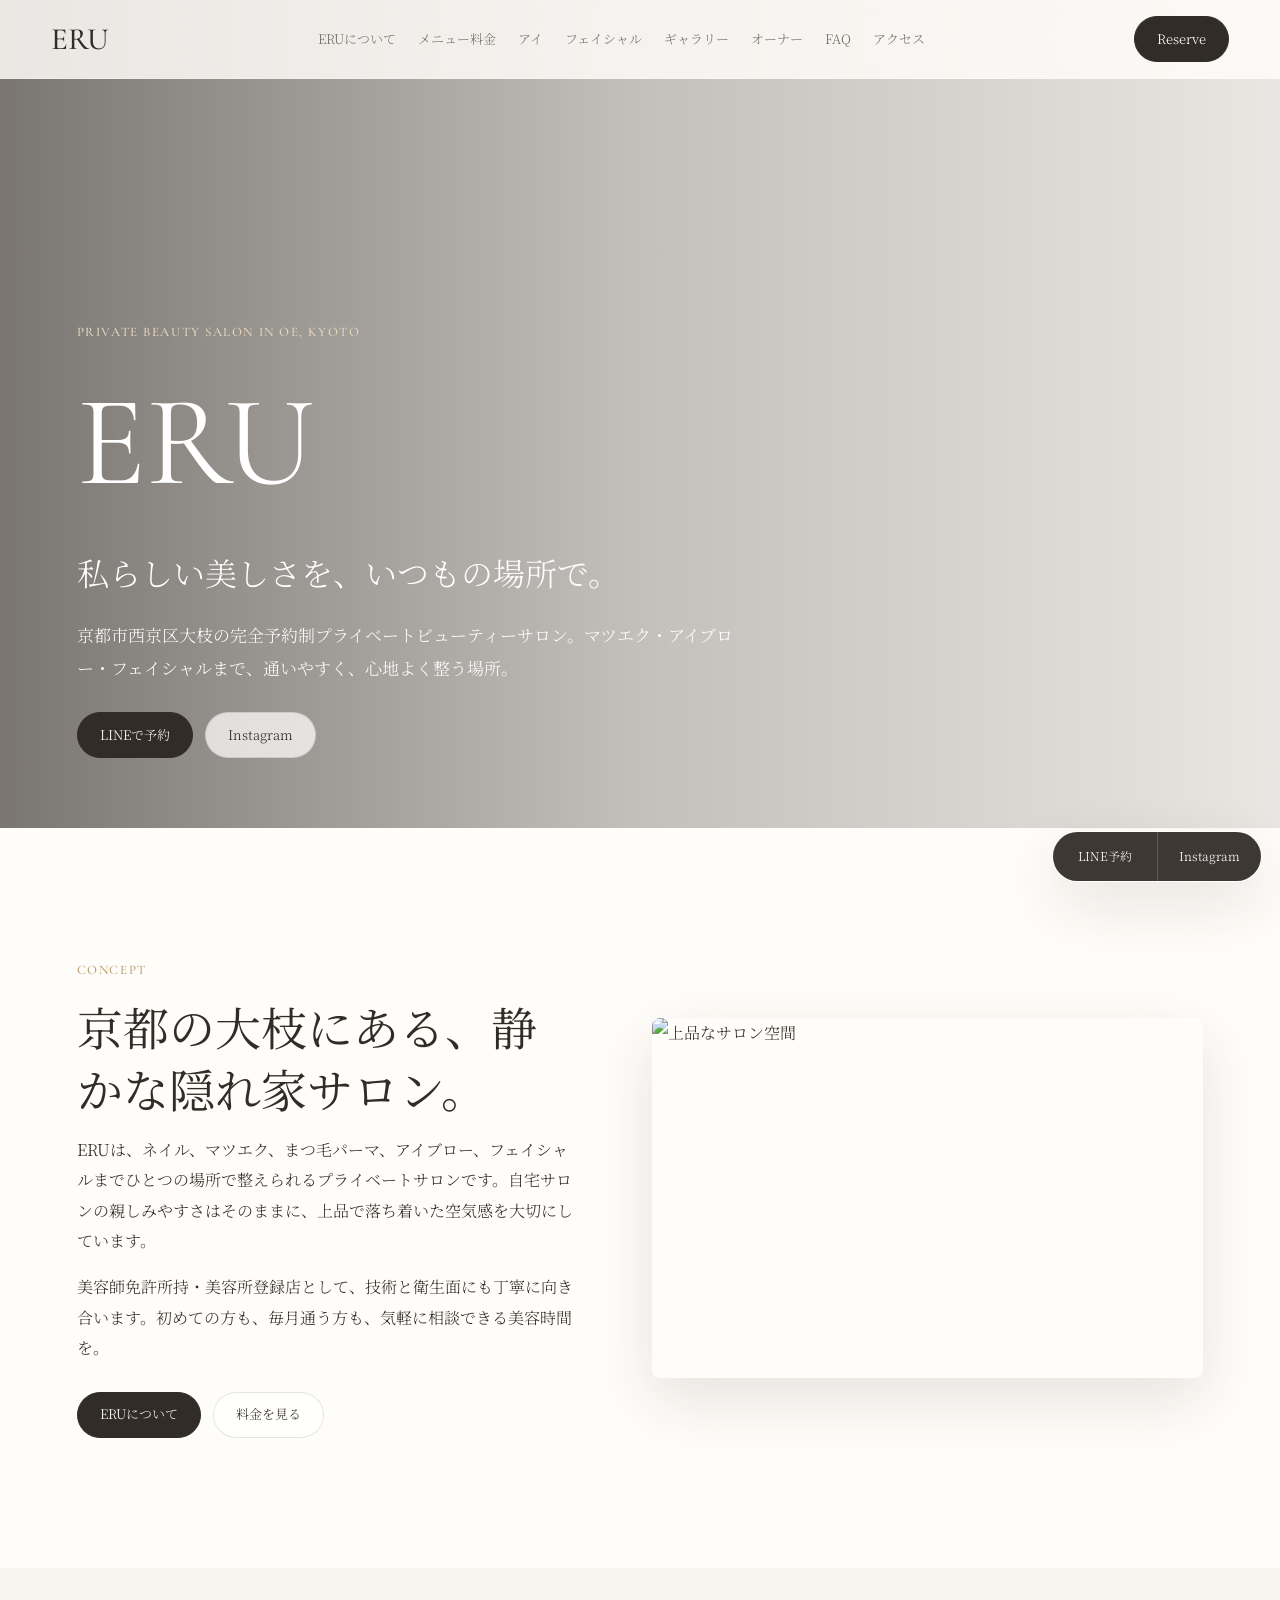
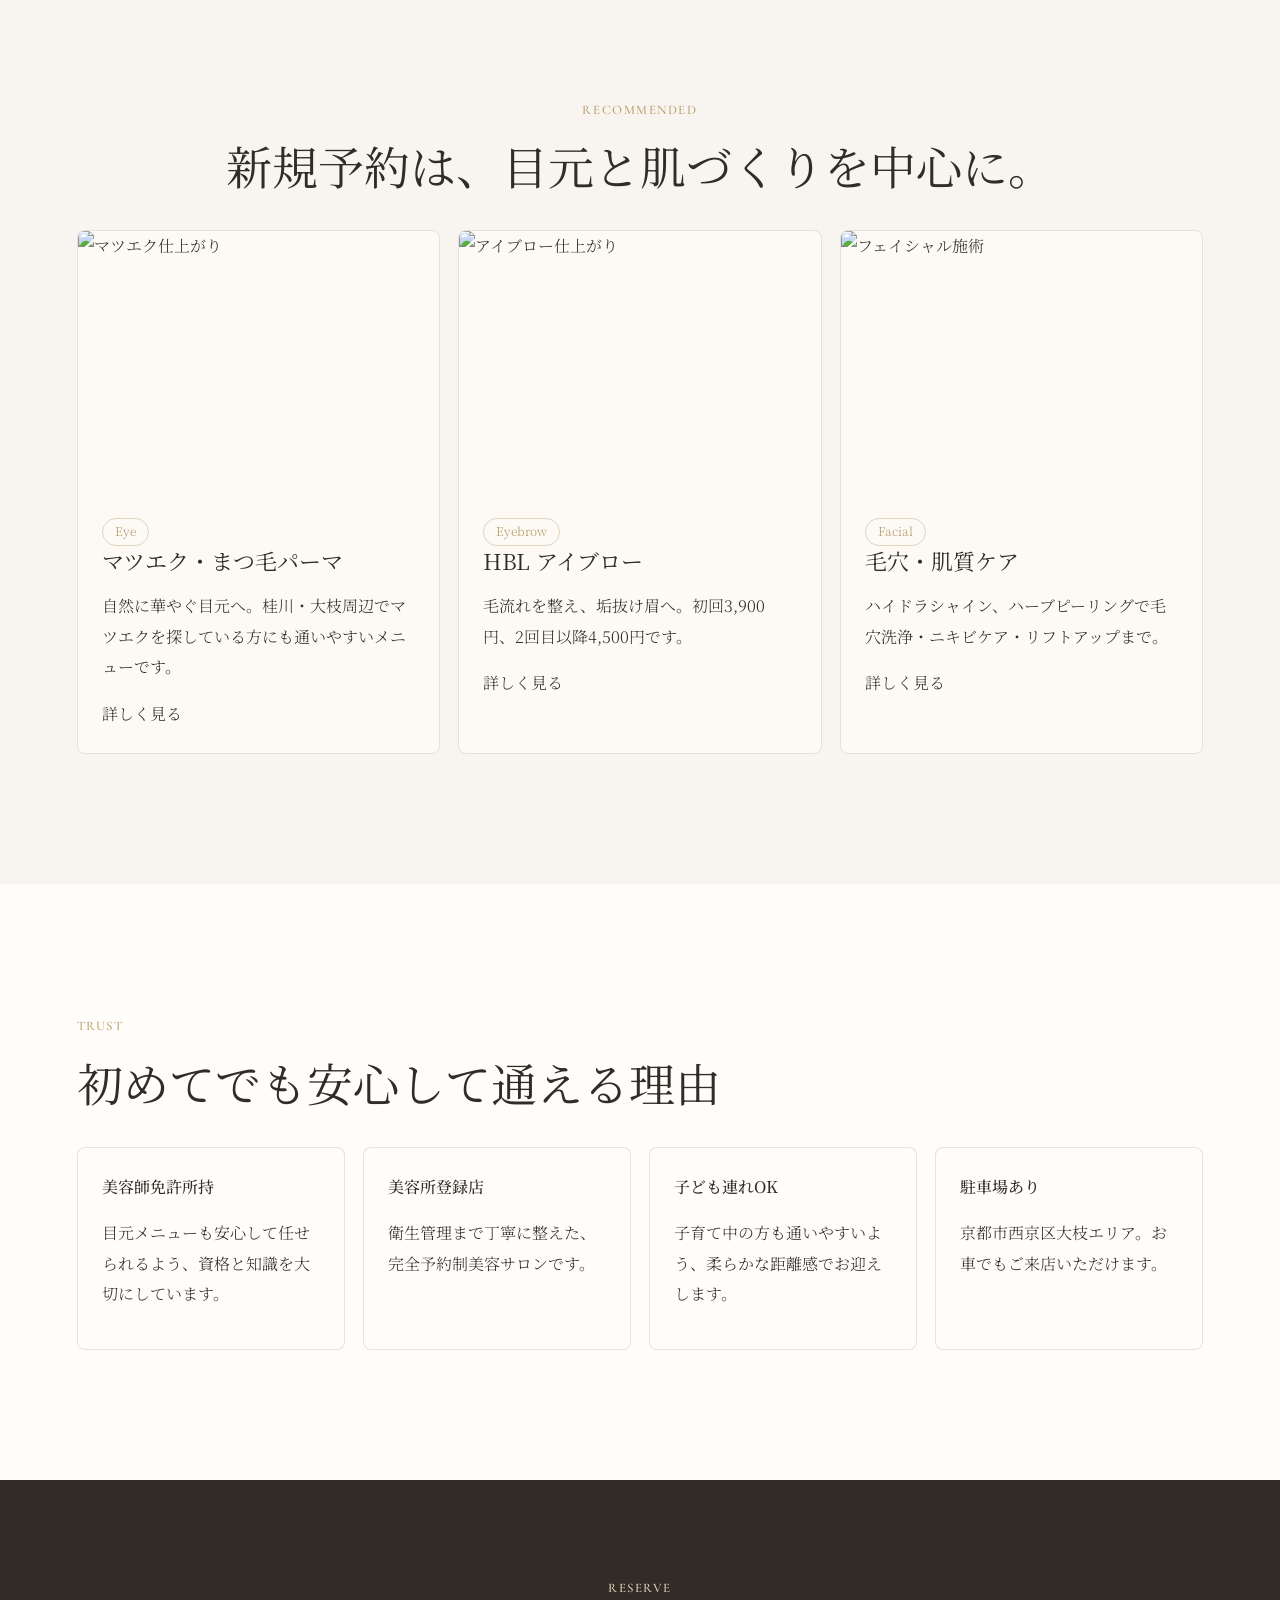
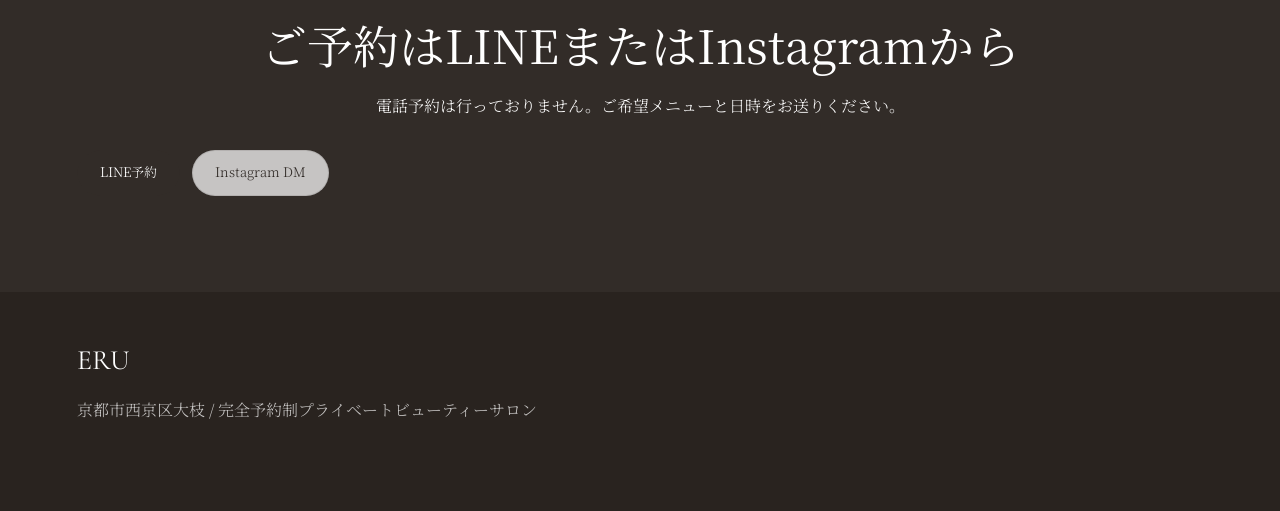
==== index.html @ 4b337d53 "Build ERU salon website" ====
<!doctype html>
<html lang="ja">
  <head>
    <meta charset="utf-8" />
    <meta name="viewport" content="width=device-width, initial-scale=1" />
    <title>京都市西京区大枝のプライベートビューティーサロン ERU｜マツエク・アイブロー・フェイシャル</title>
    <meta name="description" content="京都市西京区大枝の完全予約制プライベートビューティーサロンERU。マツエク、まつ毛パーマ、アイブロー、フェイシャルまで通いやすい価格でご提供。美容師免許所持・美容所登録店。駐車場あり、子ども連れOK。" />
    <meta property="og:title" content="ERU｜京都市西京区大枝のプライベートビューティーサロン" />
    <meta property="og:description" content="私らしい美しさを、いつもの場所で。マツエク・アイブロー・フェイシャルの新規予約受付中。" />
    <meta property="og:type" content="website" />
    <link rel="preconnect" href="https://fonts.googleapis.com" />
    <link rel="preconnect" href="https://fonts.gstatic.com" crossorigin />
    <link href="https://fonts.googleapis.com/css2?family=Cormorant+Garamond:wght@400;500;600&family=Noto+Serif+JP:wght@300;400;500;600&display=swap" rel="stylesheet" />
    <link rel="stylesheet" href="styles.css" />
  </head>
  <body>
    <header class="site-header">
      <a class="brand" href="index.html">ERU</a>
      <button class="menu-toggle" aria-label="メニューを開閉" aria-expanded="false"><span></span><span></span><span></span></button>
      <nav class="nav" aria-label="メインナビゲーション">
        <a href="about.html">ERUについて</a><a href="menu.html">メニュー料金</a><a href="eye.html">アイ</a><a href="facial.html">フェイシャル</a><a href="gallery.html">ギャラリー</a><a href="owner.html">オーナー</a><a href="faq.html">FAQ</a><a href="access.html">アクセス</a>
      </nav>
      <a class="reserve-link" href="reserve.html">Reserve</a>
    </header>
    <main>
      <section class="hero">
        <div class="hero-media home"></div>
        <div class="hero-content">
          <p class="eyebrow">Private Beauty Salon in Oe, Kyoto</p>
          <h1>ERU</h1>
          <p class="hero-copy">私らしい美しさを、いつもの場所で。</p>
          <p class="hero-text">京都市西京区大枝の完全予約制プライベートビューティーサロン。マツエク・アイブロー・フェイシャルまで、通いやすく、心地よく整う場所。</p>
          <div class="hero-actions"><a class="button primary" href="https://lin.ee/IRVLOEX" target="_blank" rel="noreferrer">LINEで予約</a><a class="button secondary" href="https://www.instagram.com/eye.nail.beauty.elu?igsh=dmViY294dzFra2ww&utm_source=qr" target="_blank" rel="noreferrer">Instagram</a></div>
        </div>
      </section>
      <section class="section">
        <div class="two-col">
          <div>
            <p class="eyebrow">Concept</p>
            <h2>京都の大枝にある、静かな隠れ家サロン。</h2>
            <p>ERUは、ネイル、マツエク、まつ毛パーマ、アイブロー、フェイシャルまでひとつの場所で整えられるプライベートサロンです。自宅サロンの親しみやすさはそのままに、上品で落ち着いた空気感を大切にしています。</p>
            <p>美容師免許所持・美容所登録店として、技術と衛生面にも丁寧に向き合います。初めての方も、毎月通う方も、気軽に相談できる美容時間を。</p>
            <div class="action-row"><a class="button primary" href="about.html">ERUについて</a><a class="button secondary" href="menu.html">料金を見る</a></div>
          </div>
          <div class="image-frame"><img src="https://images.unsplash.com/photo-1521590832167-7bcbfaa6381f?auto=format&fit=crop&w=1000&q=82" alt="上品なサロン空間" /></div>
        </div>
      </section>
      <section class="section alt">
        <div class="section-heading center"><p class="eyebrow">Recommended</p><h2>新規予約は、目元と肌づくりを中心に。</h2></div>
        <div class="menu-grid">
          <article class="menu-card"><img src="https://images.unsplash.com/photo-1516975080664-ed2fc6a32937?auto=format&fit=crop&w=900&q=82" alt="マツエク仕上がり" /><div><span class="tag">Eye</span><h3>マツエク・まつ毛パーマ</h3><p>自然に華やぐ目元へ。桂川・大枝周辺でマツエクを探している方にも通いやすいメニューです。</p><a href="eye.html">詳しく見る</a></div></article>
          <article class="menu-card"><img src="https://images.unsplash.com/photo-1596704017254-9b121068fb31?auto=format&fit=crop&w=900&q=82" alt="アイブロー仕上がり" /><div><span class="tag">Eyebrow</span><h3>HBL アイブロー</h3><p>毛流れを整え、垢抜け眉へ。初回3,900円、2回目以降4,500円です。</p><a href="eyebrow.html">詳しく見る</a></div></article>
          <article class="menu-card"><img src="https://images.unsplash.com/photo-1570172619644-dfd03ed5d881?auto=format&fit=crop&w=900&q=82" alt="フェイシャル施術" /><div><span class="tag">Facial</span><h3>毛穴・肌質ケア</h3><p>ハイドラシャイン、ハーブピーリングで毛穴洗浄・ニキビケア・リフトアップまで。</p><a href="facial.html">詳しく見る</a></div></article>
        </div>
      </section>
      <section class="section">
        <div class="section-heading"><p class="eyebrow">Trust</p><h2>初めてでも安心して通える理由</h2></div>
        <div class="card-grid">
          <div class="card"><strong>美容師免許所持</strong><p>目元メニューも安心して任せられるよう、資格と知識を大切にしています。</p></div>
          <div class="card"><strong>美容所登録店</strong><p>衛生管理まで丁寧に整えた、完全予約制美容サロンです。</p></div>
          <div class="card"><strong>子ども連れOK</strong><p>子育て中の方も通いやすいよう、柔らかな距離感でお迎えします。</p></div>
          <div class="card"><strong>駐車場あり</strong><p>京都市西京区大枝エリア。お車でもご来店いただけます。</p></div>
        </div>
      </section>
      <section class="reservation-band">
        <p class="eyebrow">Reserve</p><h2>ご予約はLINEまたはInstagramから</h2><p>電話予約は行っておりません。ご希望メニューと日時をお送りください。</p>
        <div class="hero-actions center"><a class="button primary" href="https://lin.ee/IRVLOEX" target="_blank" rel="noreferrer">LINE予約</a><a class="button secondary" href="https://www.instagram.com/eye.nail.beauty.elu?igsh=dmViY294dzFra2ww&utm_source=qr" target="_blank" rel="noreferrer">Instagram DM</a></div>
      </section>
    </main>
    <footer class="footer"><strong>ERU</strong><span>京都市西京区大枝 / 完全予約制プライベートビューティーサロン</span></footer>
    <div class="fixed-reserve"><a href="https://lin.ee/IRVLOEX" target="_blank" rel="noreferrer">LINE予約</a><a href="https://www.instagram.com/eye.nail.beauty.elu?igsh=dmViY294dzFra2ww&utm_source=qr" target="_blank" rel="noreferrer">Instagram</a></div>
    <script src="script.js"></script>
  </body>
</html>
---- styles.css ----
:root {
  --ink: #322c28;
  --muted: #756d67;
  --soft: #f8f4ef;
  --ivory: #fffdf9;
  --beige: #e7d9cb;
  --greige: #b8aea5;
  --gold: #b89d6a;
  --pink: #d7b8b2;
  --line: rgba(50, 44, 40, 0.12);
  --shadow: 0 22px 60px rgba(50, 44, 40, 0.12);
  --serif: "Cormorant Garamond", "Noto Serif JP", serif;
  --jp: "Noto Serif JP", serif;
}

* {
  box-sizing: border-box;
}

html {
  scroll-behavior: smooth;
}

body {
  margin: 0;
  background: var(--ivory);
  color: var(--ink);
  font-family: var(--jp);
  font-weight: 300;
  line-height: 1.9;
  letter-spacing: 0;
}

img {
  display: block;
  max-width: 100%;
}

a {
  color: inherit;
  text-decoration: none;
}

.site-header {
  position: fixed;
  inset: 0 0 auto;
  z-index: 50;
  display: flex;
  align-items: center;
  justify-content: space-between;
  gap: 18px;
  padding: 16px clamp(18px, 4vw, 54px);
  background: rgba(255, 253, 249, 0.84);
  border-bottom: 1px solid rgba(255, 255, 255, 0.2);
  backdrop-filter: blur(18px);
  transition: box-shadow 0.3s ease, background 0.3s ease;
}

.site-header.is-scrolled {
  background: rgba(255, 253, 249, 0.96);
  box-shadow: 0 12px 30px rgba(50, 44, 40, 0.08);
}

.brand {
  font-family: var(--serif);
  font-size: 31px;
  font-weight: 500;
  line-height: 1;
}

.nav {
  display: flex;
  align-items: center;
  gap: 22px;
  color: var(--muted);
  font-size: 13px;
}

.nav a {
  position: relative;
}

.nav a::after {
  position: absolute;
  right: 0;
  bottom: -5px;
  left: 0;
  height: 1px;
  background: var(--gold);
  content: "";
  transform: scaleX(0);
  transform-origin: right;
  transition: transform 0.28s ease;
}

.nav a:hover::after,
.nav a[aria-current="page"]::after {
  transform: scaleX(1);
  transform-origin: left;
}

.menu-toggle {
  display: none;
  width: 42px;
  height: 42px;
  border: 1px solid var(--line);
  border-radius: 50%;
  background: rgba(255, 255, 255, 0.72);
  color: var(--ink);
}

.menu-toggle span {
  display: block;
  width: 17px;
  height: 1px;
  margin: 5px auto;
  background: currentColor;
  transition: transform 0.25s ease, opacity 0.25s ease;
}

.menu-toggle.is-open span:nth-child(1) {
  transform: translateY(6px) rotate(42deg);
}

.menu-toggle.is-open span:nth-child(2) {
  opacity: 0;
}

.menu-toggle.is-open span:nth-child(3) {
  transform: translateY(-6px) rotate(-42deg);
}

.reserve-link,
.button {
  display: inline-flex;
  align-items: center;
  justify-content: center;
  min-height: 46px;
  padding: 0 22px;
  border: 1px solid var(--ink);
  border-radius: 999px;
  font-size: 13px;
  line-height: 1.3;
  transition: transform 0.25s ease, box-shadow 0.25s ease, background 0.25s ease;
}

.reserve-link,
.button.primary {
  background: var(--ink);
  color: #fff;
}

.button.secondary {
  border-color: var(--line);
  background: rgba(255, 255, 255, 0.72);
  color: var(--ink);
}

.button:hover,
.reserve-link:hover {
  transform: translateY(-2px);
  box-shadow: var(--shadow);
}

main {
  overflow: hidden;
}

.hero {
  position: relative;
  display: grid;
  min-height: 92svh;
  place-items: end start;
  padding: 120px clamp(22px, 6vw, 78px) 70px;
  color: #fff;
}

.hero-media {
  position: absolute;
  inset: 0;
  z-index: -2;
  background: center / cover no-repeat;
}

.hero-media.home {
  background-image: url("https://images.unsplash.com/photo-1522337660859-02fbefca4702?auto=format&fit=crop&w=1800&q=82");
}

.hero-media.about {
  background-image: url("https://images.unsplash.com/photo-1521590832167-7bcbfaa6381f?auto=format&fit=crop&w=1800&q=82");
}

.hero-media.menu {
  background-image: url("https://images.unsplash.com/photo-1487412947147-5cebf100ffc2?auto=format&fit=crop&w=1800&q=82");
}

.hero-media::after {
  position: absolute;
  inset: 0;
  z-index: -1;
  background: linear-gradient(90deg, rgba(40, 34, 30, 0.62), rgba(40, 34, 30, 0.28), rgba(40, 34, 30, 0.1));
  content: "";
}

.hero-content {
  width: min(680px, 100%);
}

.eyebrow {
  margin: 0 0 12px;
  color: var(--gold);
  font-family: var(--serif);
  font-size: 13px;
  font-weight: 500;
  letter-spacing: 0.12em;
  text-transform: uppercase;
}

.hero .eyebrow {
  color: #ead9bd;
}

h1,
h2,
h3 {
  margin: 0;
  font-weight: 400;
  line-height: 1.35;
}

h1 {
  font-family: var(--serif);
  font-size: clamp(56px, 16vw, 128px);
  letter-spacing: 0;
}

.page-title {
  font-size: clamp(38px, 10vw, 78px);
}

h2 {
  font-size: clamp(27px, 6vw, 46px);
}

h3 {
  font-size: 22px;
}

.hero-copy {
  margin: 12px 0 14px;
  font-size: clamp(21px, 4vw, 32px);
}

.hero-text,
.lead {
  color: inherit;
  font-size: clamp(15px, 2.6vw, 17px);
}

.hero-actions,
.action-row {
  display: flex;
  flex-wrap: wrap;
  gap: 12px;
  margin-top: 28px;
}

.section {
  padding: clamp(72px, 11vw, 130px) clamp(22px, 6vw, 78px);
}

.section.alt,
.section-band {
  background: var(--soft);
}

.narrow {
  width: min(900px, 100%);
  margin: 0 auto;
}

.section-heading {
  width: min(920px, 100%);
  margin-bottom: 34px;
}

.center {
  margin-right: auto;
  margin-left: auto;
  text-align: center;
}

.two-col {
  display: grid;
  grid-template-columns: minmax(0, 0.95fr) minmax(0, 1.05fr);
  gap: clamp(28px, 6vw, 76px);
  align-items: center;
}

.image-frame {
  overflow: hidden;
  border-radius: 8px;
  box-shadow: var(--shadow);
}

.image-frame img {
  width: 100%;
  height: 100%;
  min-height: 360px;
  object-fit: cover;
}

.card-grid,
.menu-grid,
.product-grid,
.blog-grid,
.gallery-grid {
  display: grid;
  gap: 18px;
}

.card-grid {
  grid-template-columns: repeat(4, minmax(0, 1fr));
}

.menu-grid,
.blog-grid {
  grid-template-columns: repeat(3, minmax(0, 1fr));
}

.product-grid {
  grid-template-columns: repeat(5, minmax(0, 1fr));
}

.gallery-grid {
  grid-template-columns: repeat(4, minmax(0, 1fr));
}

.card,
.menu-card,
.product-card,
.blog-card,
.note-card,
.faq-item {
  border: 1px solid var(--line);
  border-radius: 8px;
  background: rgba(255, 253, 249, 0.74);
}

.card,
.product-card,
.note-card,
.faq-item {
  padding: 24px;
}

.qr-image {
  width: min(100%, 360px);
  margin: 18px auto 0;
  border: 1px solid var(--line);
  border-radius: 8px;
  background: #fff;
  box-shadow: 0 16px 42px rgba(50, 44, 40, 0.1);
}

.card strong,
.product-card strong {
  display: block;
  margin-bottom: 8px;
  font-weight: 500;
}

.menu-card,
.blog-card {
  overflow: hidden;
}

.menu-card img,
.blog-card img,
.gallery-grid img {
  width: 100%;
  height: 260px;
  object-fit: cover;
}

.menu-card div,
.blog-card div {
  padding: 24px;
}

.tag {
  display: inline-flex;
  align-items: center;
  min-height: 28px;
  padding: 0 12px;
  border: 1px solid rgba(184, 157, 106, 0.42);
  border-radius: 999px;
  color: var(--gold);
  font-size: 12px;
}

.price-table {
  width: 100%;
  overflow: auto;
  border: 1px solid var(--line);
  border-radius: 8px;
  background: #fff;
}

table {
  width: 100%;
  min-width: 680px;
  border-collapse: collapse;
}

caption {
  padding: 18px;
  text-align: left;
  font-weight: 500;
}

th,
td {
  padding: 16px;
  border-top: 1px solid var(--line);
  text-align: left;
  vertical-align: top;
}

th {
  color: var(--gold);
  font-weight: 500;
}

.notice {
  padding: 20px;
  border: 1px solid rgba(184, 157, 106, 0.38);
  border-radius: 8px;
  background: #fff9f3;
}

.flow {
  display: grid;
  gap: 14px;
  counter-reset: step;
}

.flow li {
  list-style: none;
  position: relative;
  padding: 18px 18px 18px 58px;
  border: 1px solid var(--line);
  border-radius: 8px;
  background: #fff;
}

.flow li::before {
  position: absolute;
  top: 18px;
  left: 18px;
  color: var(--gold);
  font-family: var(--serif);
  font-size: 22px;
  content: counter(step, decimal-leading-zero);
  counter-increment: step;
}

.faq-item summary {
  cursor: pointer;
  font-weight: 500;
}

.faq-item p {
  margin-bottom: 0;
  color: var(--muted);
}

.reservation-band {
  padding: clamp(56px, 9vw, 96px) clamp(22px, 6vw, 78px);
  background: var(--ink);
  color: #fff;
  text-align: center;
}

.reservation-band .eyebrow {
  color: #ead9bd;
}

.fixed-reserve {
  position: fixed;
  right: 18px;
  bottom: 18px;
  z-index: 60;
  display: flex;
  overflow: hidden;
  border: 1px solid rgba(255, 255, 255, 0.4);
  border-radius: 999px;
  box-shadow: var(--shadow);
}

.fixed-reserve a {
  min-width: 104px;
  padding: 13px 16px;
  background: rgba(50, 44, 40, 0.94);
  color: #fff;
  font-size: 12px;
  text-align: center;
}

.fixed-reserve a + a {
  border-left: 1px solid rgba(255, 255, 255, 0.18);
}

.footer {
  padding: 42px clamp(22px, 6vw, 78px) 86px;
  background: #29231f;
  color: rgba(255, 255, 255, 0.74);
}

.footer strong {
  display: block;
  margin-bottom: 8px;
  color: #fff;
  font-family: var(--serif);
  font-size: 28px;
  font-weight: 400;
}

.reveal {
  opacity: 0;
  transform: translateY(24px);
  transition: opacity 0.7s ease, transform 0.7s ease;
}

.reveal.is-visible {
  opacity: 1;
  transform: translateY(0);
}

@media (max-width: 980px) {
  .nav {
    position: fixed;
    top: 74px;
    right: 14px;
    left: 14px;
    display: none;
    flex-direction: column;
    align-items: stretch;
    gap: 0;
    padding: 12px;
    border: 1px solid var(--line);
    border-radius: 8px;
    background: rgba(255, 253, 249, 0.98);
    box-shadow: var(--shadow);
  }

  .nav.is-open {
    display: flex;
  }

  .nav a {
    padding: 13px;
  }

  .menu-toggle {
    display: inline-block;
  }

  .reserve-link {
    display: none;
  }

  .two-col,
  .card-grid,
  .menu-grid,
  .product-grid,
  .gallery-grid,
  .blog-grid {
    grid-template-columns: 1fr;
  }

  .hero {
    min-height: 86svh;
  }

  .gallery-grid img,
  .menu-card img,
  .blog-card img {
    height: 230px;
  }
}

@media (max-width: 560px) {
  .site-header {
    padding: 14px 18px;
  }

  .brand {
    font-size: 27px;
  }

  .hero {
    padding: 108px 22px 56px;
  }

  .button {
    width: 100%;
  }

  .fixed-reserve {
    right: 12px;
    bottom: 12px;
    left: 12px;
  }

  .fixed-reserve a {
    flex: 1;
  }
}
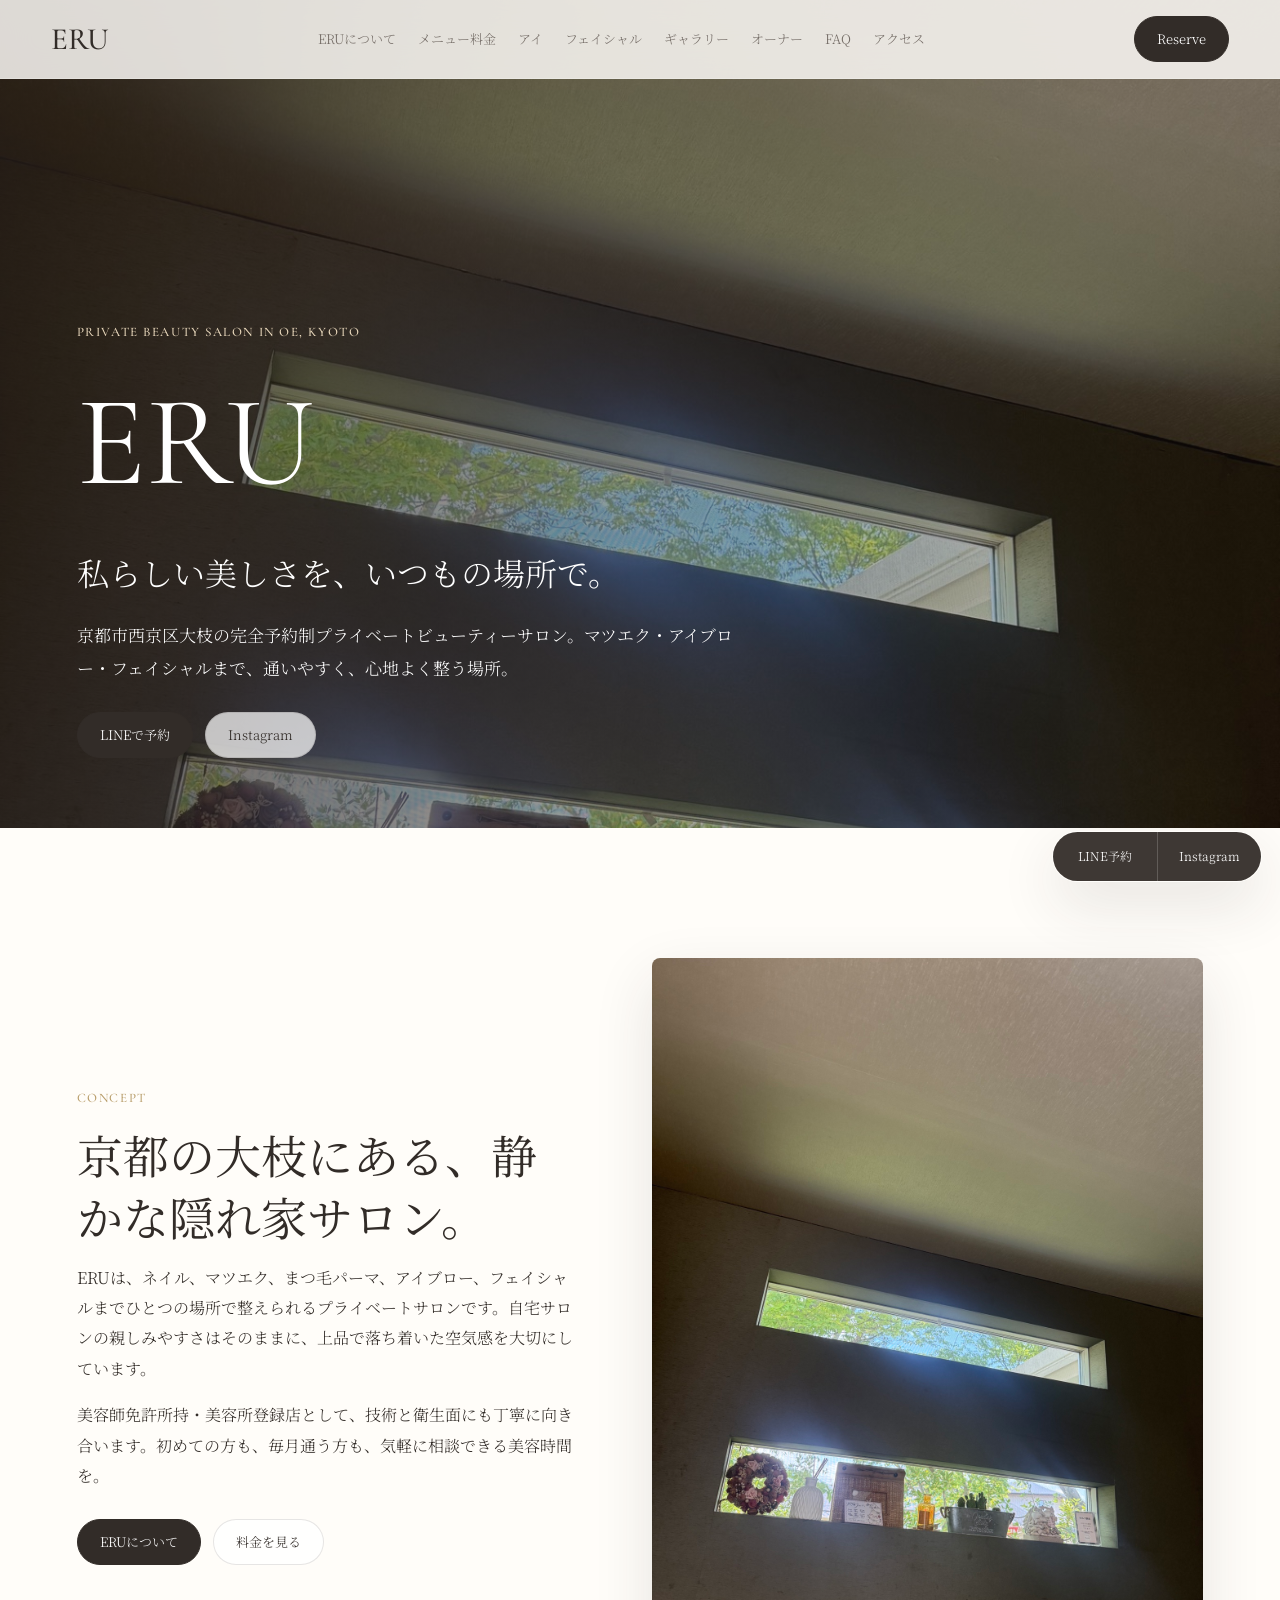
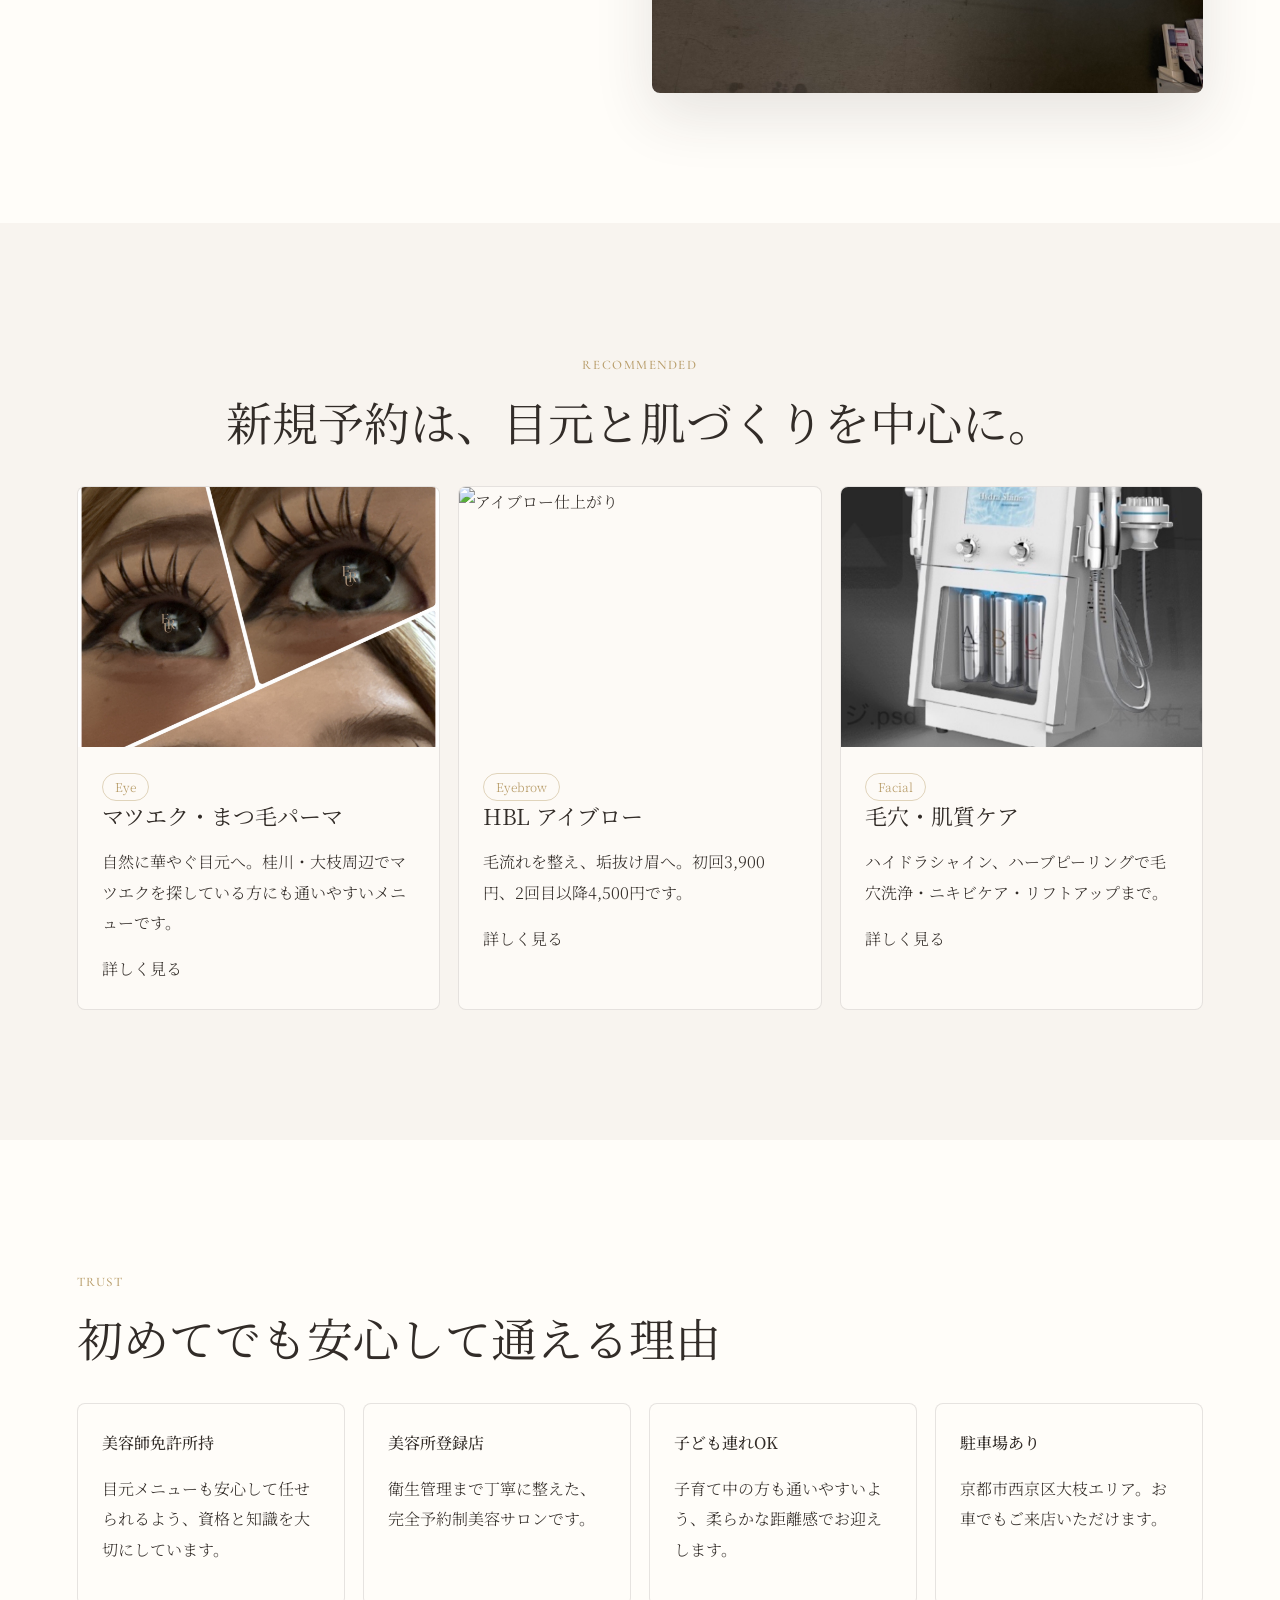
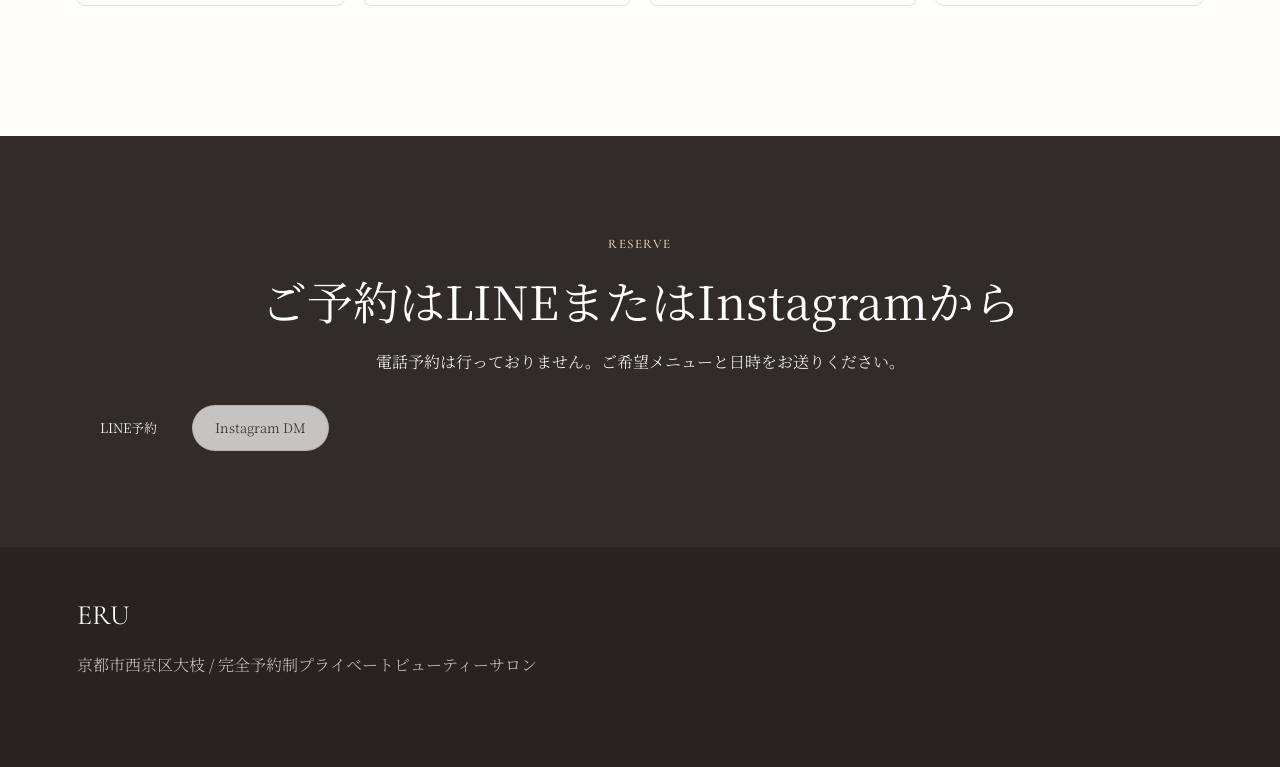
==== commit 60686aee: "Add Saori salon photos" ====
--- a/index.html
+++ b/index.html
@@ -3,6 +3,13 @@
   <head>
     <meta charset="utf-8" />
     <meta name="viewport" content="width=device-width, initial-scale=1" />
+    <meta name="theme-color" content="#f8f4ef" />
+    <meta name="apple-mobile-web-app-title" content="ERU" />
+    <meta name="application-name" content="ERU" />
+    <link rel="apple-touch-icon" sizes="180x180" href="/assets/icons/apple-touch-icon.png" />
+    <link rel="icon" type="image/svg+xml" href="/favicon.svg" />
+    <link rel="icon" type="image/png" sizes="32x32" href="/assets/icons/favicon-32.png" />
+    <link rel="manifest" href="/site.webmanifest" />
     <title>京都市西京区大枝のプライベートビューティーサロン ERU｜マツエク・アイブロー・フェイシャル</title>
     <meta name="description" content="京都市西京区大枝の完全予約制プライベートビューティーサロンERU。マツエク、まつ毛パーマ、アイブロー、フェイシャルまで通いやすい価格でご提供。美容師免許所持・美容所登録店。駐車場あり、子ども連れOK。" />
     <meta property="og:title" content="ERU｜京都市西京区大枝のプライベートビューティーサロン" />
@@ -42,15 +49,15 @@
             <p>美容師免許所持・美容所登録店として、技術と衛生面にも丁寧に向き合います。初めての方も、毎月通う方も、気軽に相談できる美容時間を。</p>
             <div class="action-row"><a class="button primary" href="about.html">ERUについて</a><a class="button secondary" href="menu.html">料金を見る</a></div>
           </div>
-          <div class="image-frame"><img src="https://images.unsplash.com/photo-1521590832167-7bcbfaa6381f?auto=format&fit=crop&w=1000&q=82" alt="上品なサロン空間" /></div>
+          <div class="image-frame"><img src="assets/photos/eru-salon-window.jpg" alt="ERUのサロン内に差し込む自然光" /></div>
         </div>
       </section>
       <section class="section alt">
         <div class="section-heading center"><p class="eyebrow">Recommended</p><h2>新規予約は、目元と肌づくりを中心に。</h2></div>
         <div class="menu-grid">
-          <article class="menu-card"><img src="https://images.unsplash.com/photo-1516975080664-ed2fc6a32937?auto=format&fit=crop&w=900&q=82" alt="マツエク仕上がり" /><div><span class="tag">Eye</span><h3>マツエク・まつ毛パーマ</h3><p>自然に華やぐ目元へ。桂川・大枝周辺でマツエクを探している方にも通いやすいメニューです。</p><a href="eye.html">詳しく見る</a></div></article>
+          <article class="menu-card"><img class="focus-top" src="assets/photos/eru-eye-lashes.jpg" alt="ERUのマツエク仕上がり" /><div><span class="tag">Eye</span><h3>マツエク・まつ毛パーマ</h3><p>自然に華やぐ目元へ。桂川・大枝周辺でマツエクを探している方にも通いやすいメニューです。</p><a href="eye.html">詳しく見る</a></div></article>
           <article class="menu-card"><img src="https://images.unsplash.com/photo-1596704017254-9b121068fb31?auto=format&fit=crop&w=900&q=82" alt="アイブロー仕上がり" /><div><span class="tag">Eyebrow</span><h3>HBL アイブロー</h3><p>毛流れを整え、垢抜け眉へ。初回3,900円、2回目以降4,500円です。</p><a href="eyebrow.html">詳しく見る</a></div></article>
-          <article class="menu-card"><img src="https://images.unsplash.com/photo-1570172619644-dfd03ed5d881?auto=format&fit=crop&w=900&q=82" alt="フェイシャル施術" /><div><span class="tag">Facial</span><h3>毛穴・肌質ケア</h3><p>ハイドラシャイン、ハーブピーリングで毛穴洗浄・ニキビケア・リフトアップまで。</p><a href="facial.html">詳しく見る</a></div></article>
+          <article class="menu-card"><img src="assets/photos/eru-hydra-shine-machine.jpg" alt="ハイドラシャイン機器" /><div><span class="tag">Facial</span><h3>毛穴・肌質ケア</h3><p>ハイドラシャイン、ハーブピーリングで毛穴洗浄・ニキビケア・リフトアップまで。</p><a href="facial.html">詳しく見る</a></div></article>
         </div>
       </section>
       <section class="section">
--- a/styles.css
+++ b/styles.css
@@ -183,7 +183,8 @@
 }
 
 .hero-media.home {
-  background-image: url("https://images.unsplash.com/photo-1522337660859-02fbefca4702?auto=format&fit=crop&w=1800&q=82");
+  background-image: url("assets/photos/eru-salon-window.jpg");
+  background-position: center 42%;
 }
 
 .hero-media.about {
@@ -200,6 +201,10 @@
   z-index: -1;
   background: linear-gradient(90deg, rgba(40, 34, 30, 0.62), rgba(40, 34, 30, 0.28), rgba(40, 34, 30, 0.1));
   content: "";
+}
+
+.hero-media.home::after {
+  background: linear-gradient(90deg, rgba(38, 32, 28, 0.74), rgba(38, 32, 28, 0.42), rgba(38, 32, 28, 0.18));
 }
 
 .hero-content {
@@ -310,6 +315,18 @@
   object-fit: cover;
 }
 
+.image-frame img.focus-top {
+  object-position: center 22%;
+}
+
+.image-frame img.focus-left {
+  object-position: 28% center;
+}
+
+.image-frame img.focus-bottom {
+  object-position: center 70%;
+}
+
 .card-grid,
 .menu-grid,
 .product-grid,
@@ -334,6 +351,14 @@
 
 .gallery-grid {
   grid-template-columns: repeat(4, minmax(0, 1fr));
+}
+
+.gallery-grid.spotlight {
+  grid-template-columns: minmax(0, 1fr);
+}
+
+.gallery-grid.spotlight img {
+  height: min(72vw, 620px);
 }
 
 .card,
@@ -381,6 +406,20 @@
   width: 100%;
   height: 260px;
   object-fit: cover;
+}
+
+.menu-card img.focus-top,
+.gallery-grid img.focus-top {
+  object-position: center 18%;
+}
+
+.menu-card img.focus-left,
+.gallery-grid img.focus-left {
+  object-position: 28% center;
+}
+
+.gallery-grid img.tall {
+  height: 360px;
 }
 
 .menu-card div,
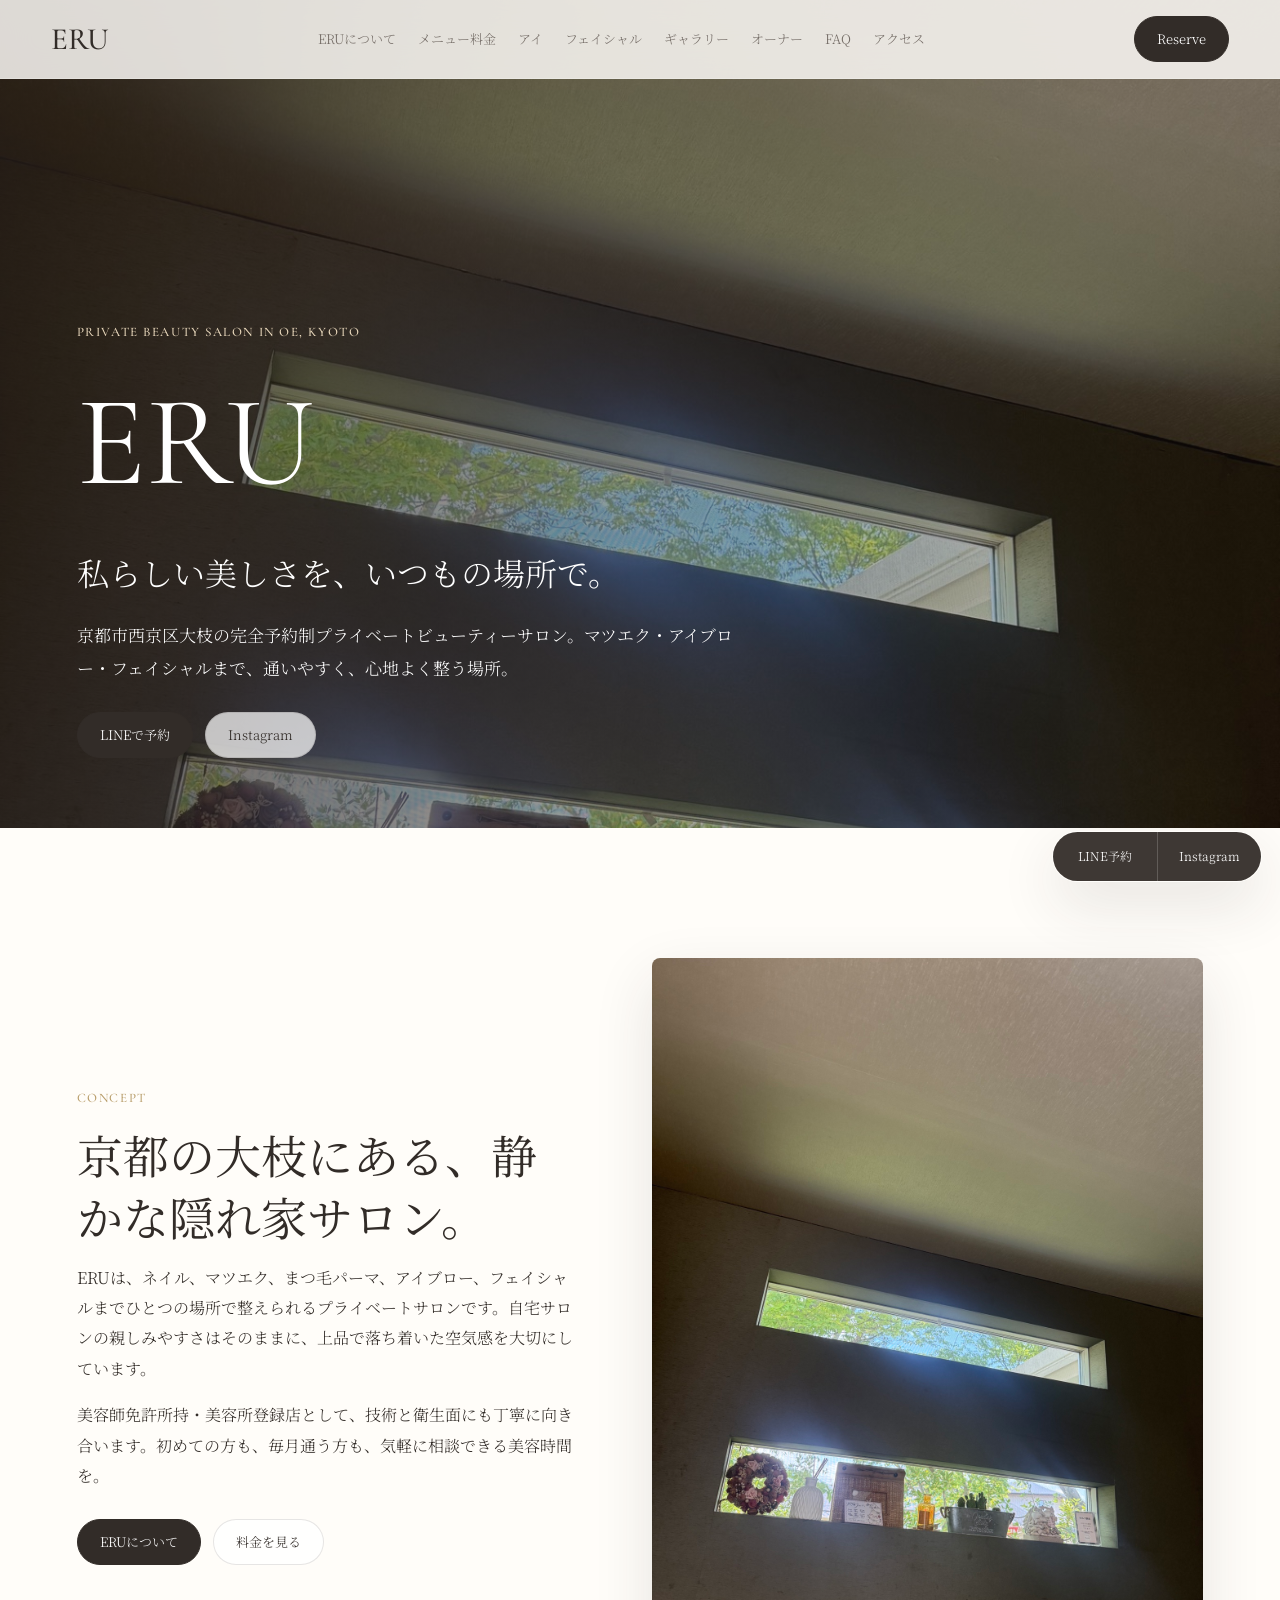
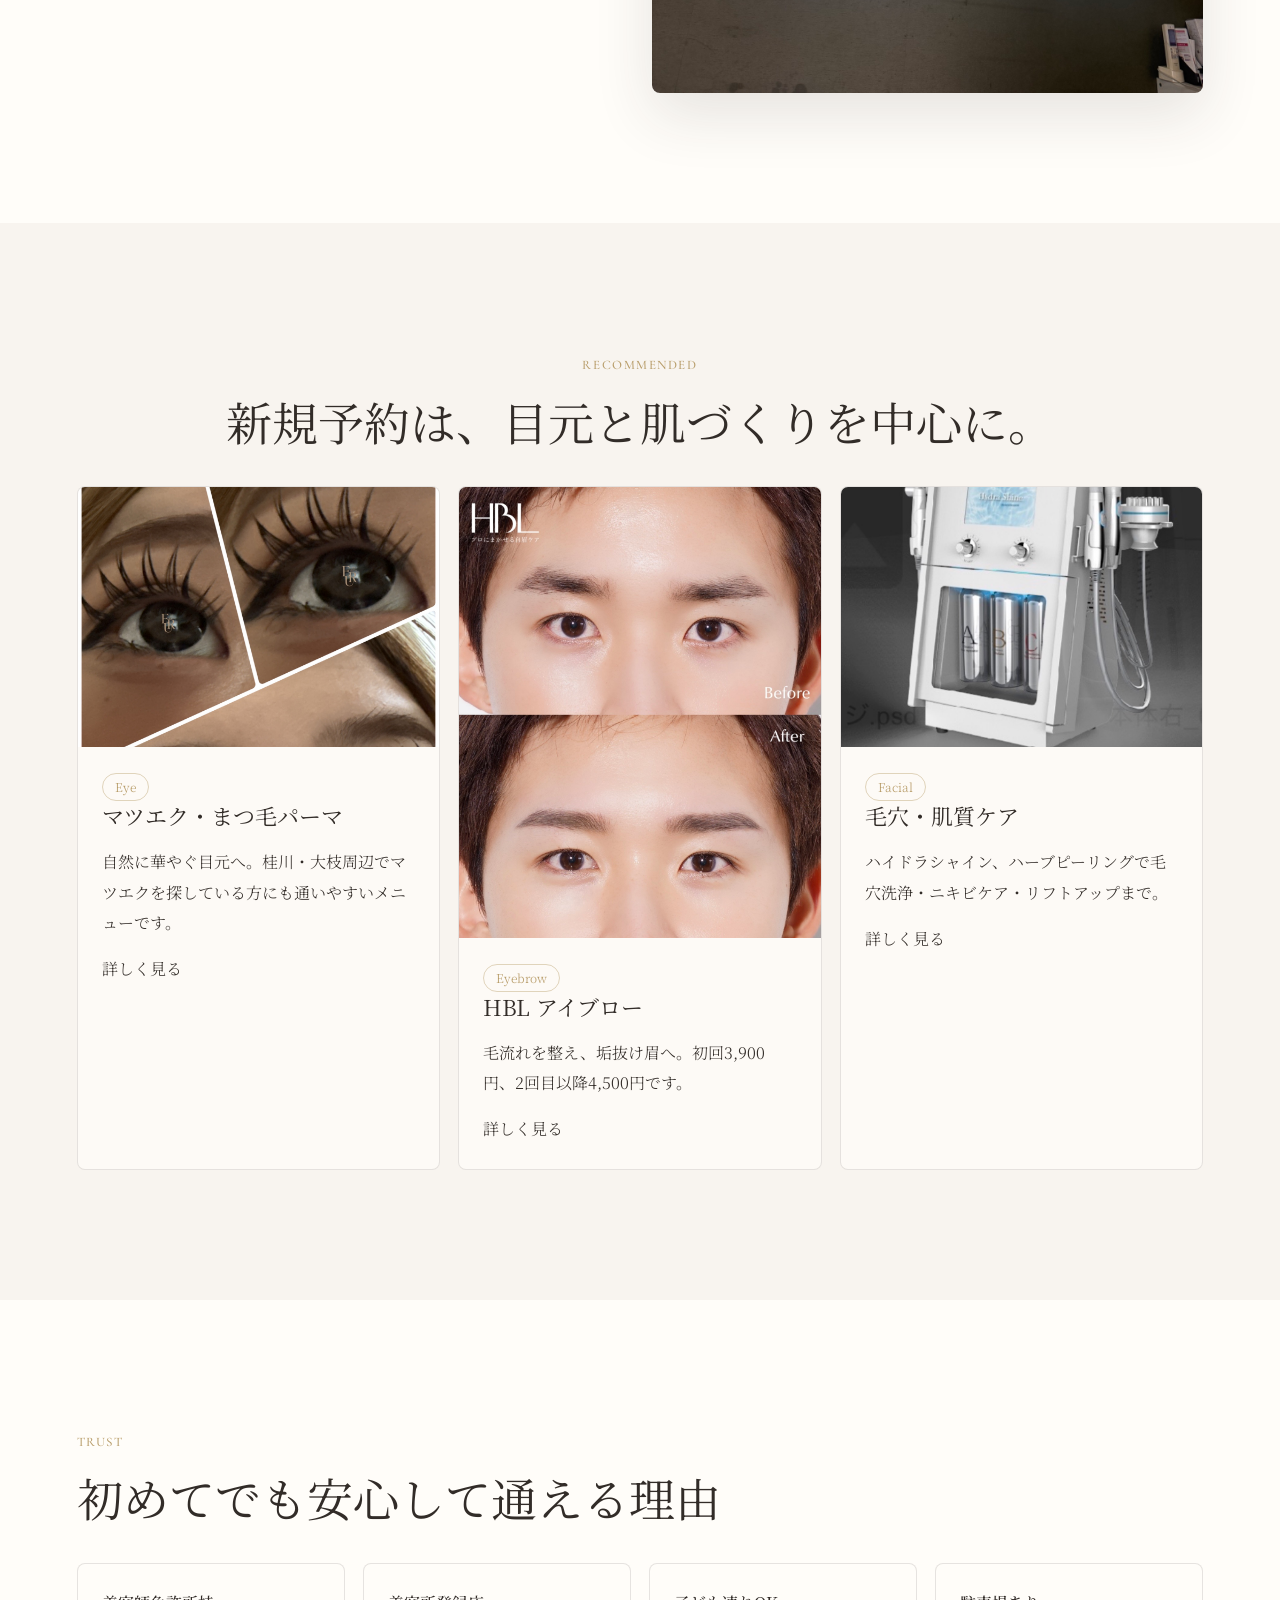
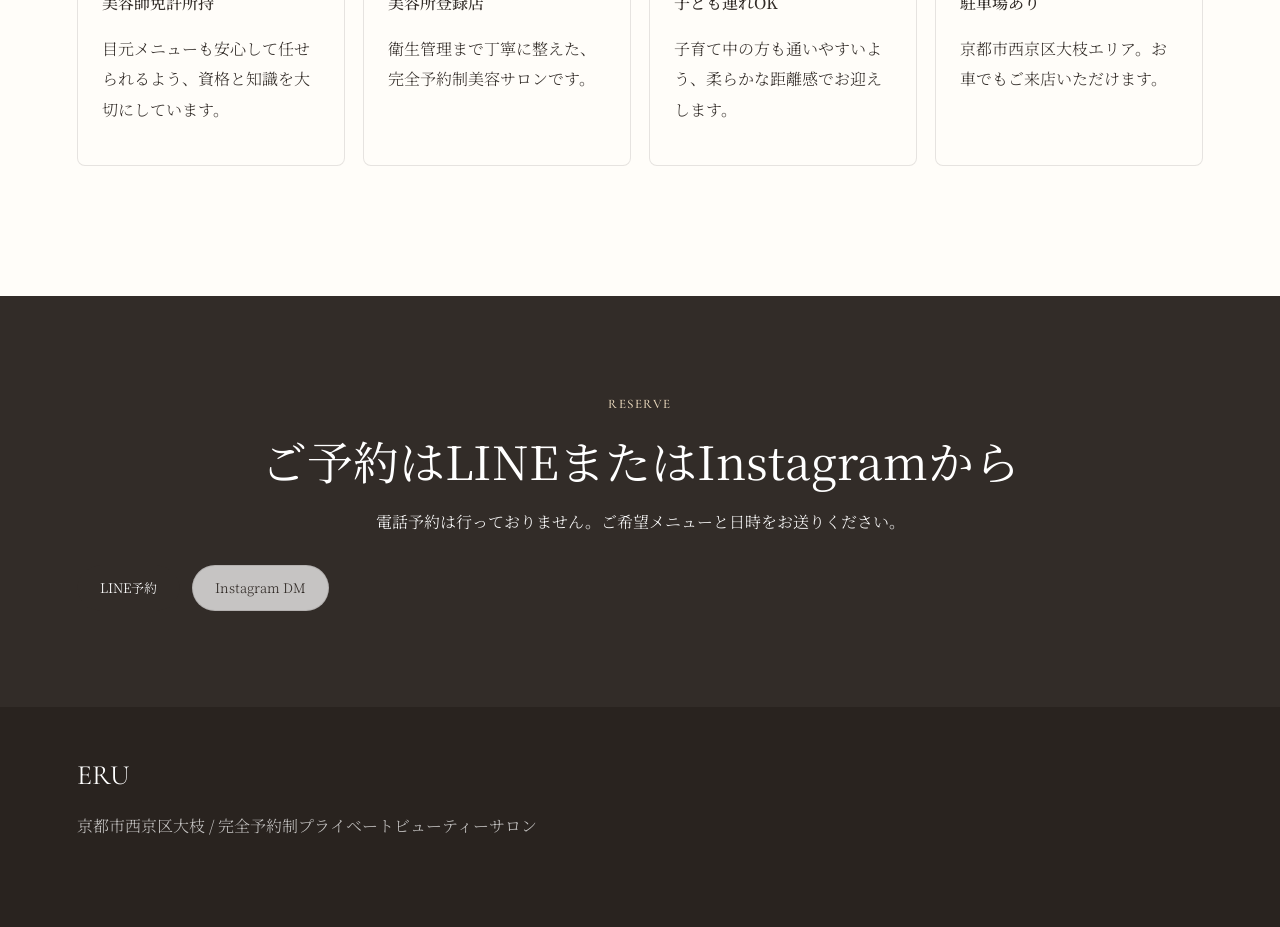
==== commit 21e8f34c: "変更内容" ====
--- a/index.html
+++ b/index.html
@@ -18,7 +18,7 @@
     <link rel="preconnect" href="https://fonts.googleapis.com" />
     <link rel="preconnect" href="https://fonts.gstatic.com" crossorigin />
     <link href="https://fonts.googleapis.com/css2?family=Cormorant+Garamond:wght@400;500;600&family=Noto+Serif+JP:wght@300;400;500;600&display=swap" rel="stylesheet" />
-    <link rel="stylesheet" href="styles.css" />
+    <link rel="stylesheet" href="styles.css?v=20260706-hbl" />
   </head>
   <body>
     <header class="site-header">
@@ -56,7 +56,7 @@
         <div class="section-heading center"><p class="eyebrow">Recommended</p><h2>新規予約は、目元と肌づくりを中心に。</h2></div>
         <div class="menu-grid">
           <article class="menu-card"><img class="focus-top" src="assets/photos/eru-eye-lashes.jpg" alt="ERUのマツエク仕上がり" /><div><span class="tag">Eye</span><h3>マツエク・まつ毛パーマ</h3><p>自然に華やぐ目元へ。桂川・大枝周辺でマツエクを探している方にも通いやすいメニューです。</p><a href="eye.html">詳しく見る</a></div></article>
-          <article class="menu-card"><img src="https://images.unsplash.com/photo-1596704017254-9b121068fb31?auto=format&fit=crop&w=900&q=82" alt="アイブロー仕上がり" /><div><span class="tag">Eyebrow</span><h3>HBL アイブロー</h3><p>毛流れを整え、垢抜け眉へ。初回3,900円、2回目以降4,500円です。</p><a href="eyebrow.html">詳しく見る</a></div></article>
+          <article class="menu-card"><img class="show-full" src="assets/photos/eru-hbl-before-after.jpg" alt="HBLアイブローのビフォーアフター" /><div><span class="tag">Eyebrow</span><h3>HBL アイブロー</h3><p>毛流れを整え、垢抜け眉へ。初回3,900円、2回目以降4,500円です。</p><a href="eyebrow.html">詳しく見る</a></div></article>
           <article class="menu-card"><img src="assets/photos/eru-hydra-shine-machine.jpg" alt="ハイドラシャイン機器" /><div><span class="tag">Facial</span><h3>毛穴・肌質ケア</h3><p>ハイドラシャイン、ハーブピーリングで毛穴洗浄・ニキビケア・リフトアップまで。</p><a href="facial.html">詳しく見る</a></div></article>
         </div>
       </section>
--- a/styles.css
+++ b/styles.css
@@ -418,8 +418,21 @@
   object-position: 28% center;
 }
 
+.menu-card img.show-full,
+.gallery-grid img.show-full {
+  aspect-ratio: 1194 / 1488;
+  height: auto;
+  object-fit: contain;
+  object-position: center;
+  background: #fffaf7;
+}
+
 .gallery-grid img.tall {
   height: 360px;
+}
+
+.gallery-grid img.tall.show-full {
+  height: auto;
 }
 
 .menu-card div,
@@ -627,6 +640,11 @@
   .blog-card img {
     height: 230px;
   }
+
+  .gallery-grid img.show-full,
+  .menu-card img.show-full {
+    height: auto;
+  }
 }
 
 @media (max-width: 560px) {
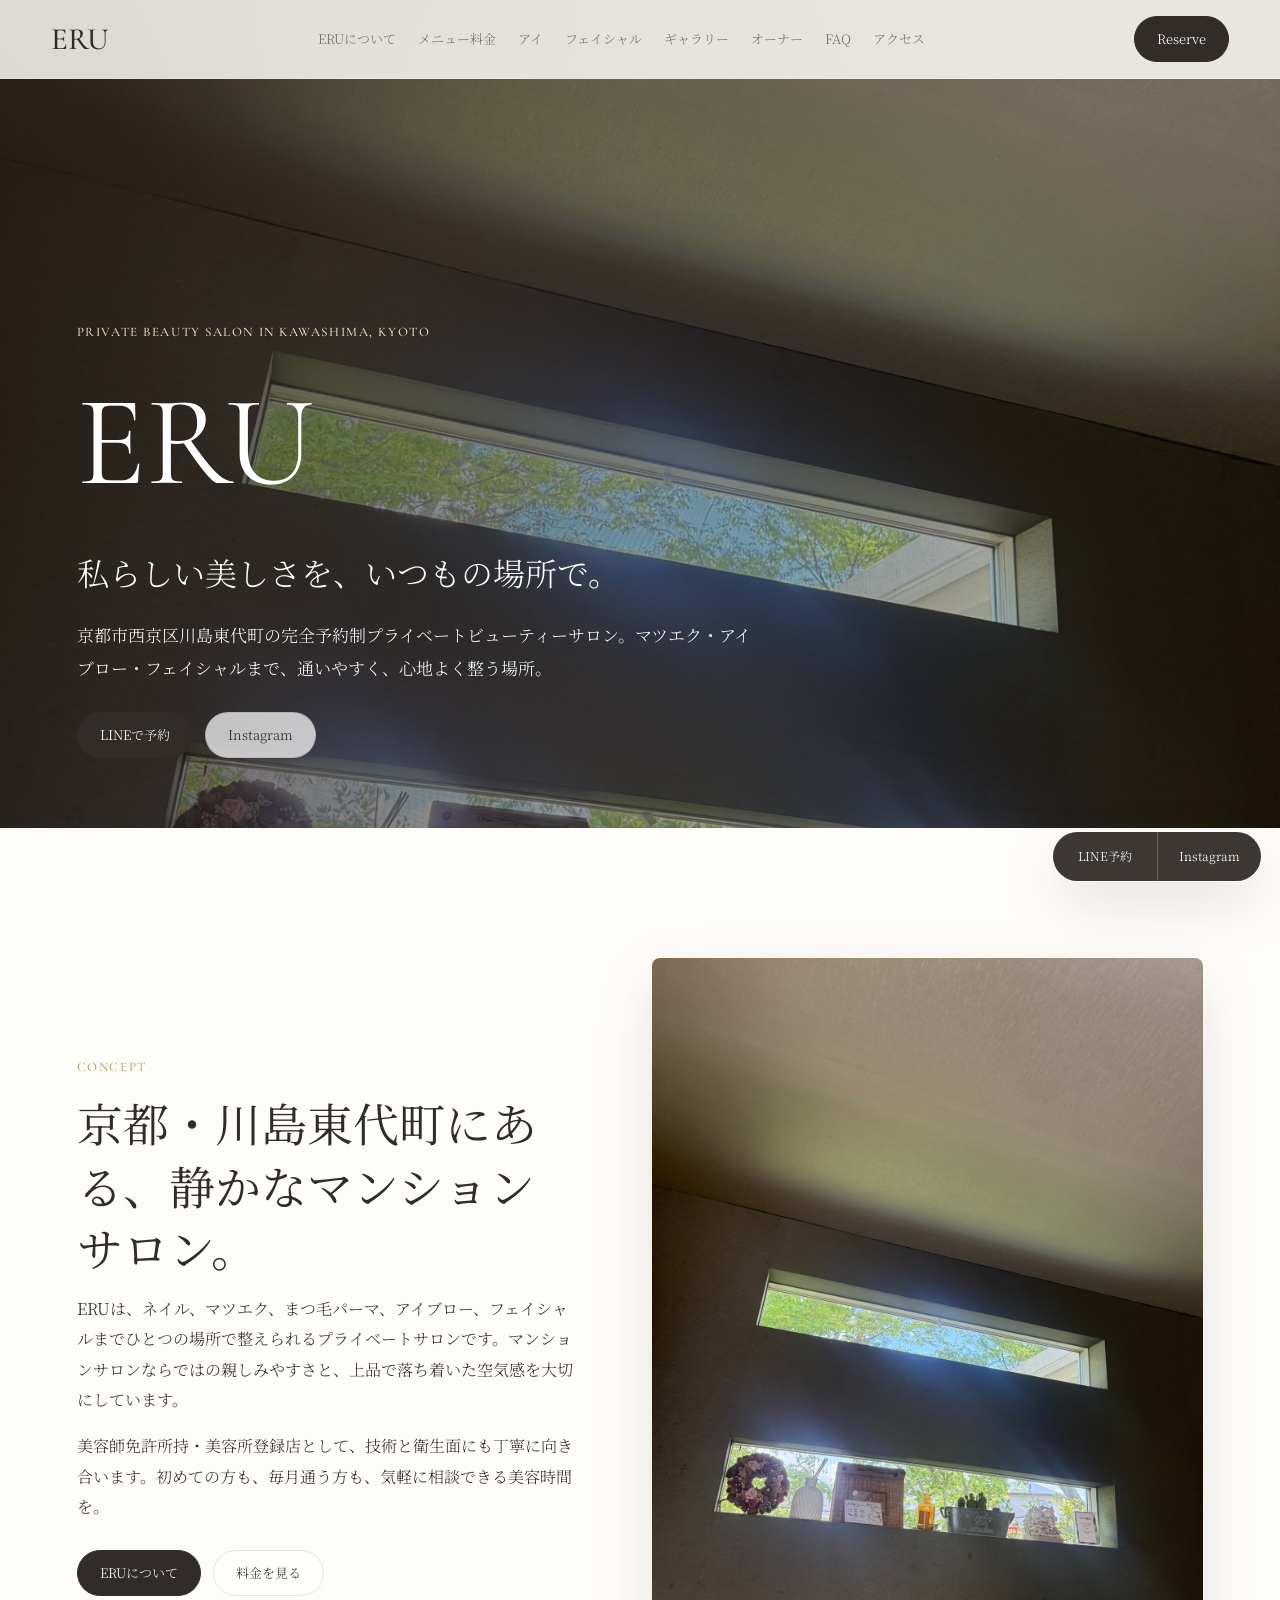
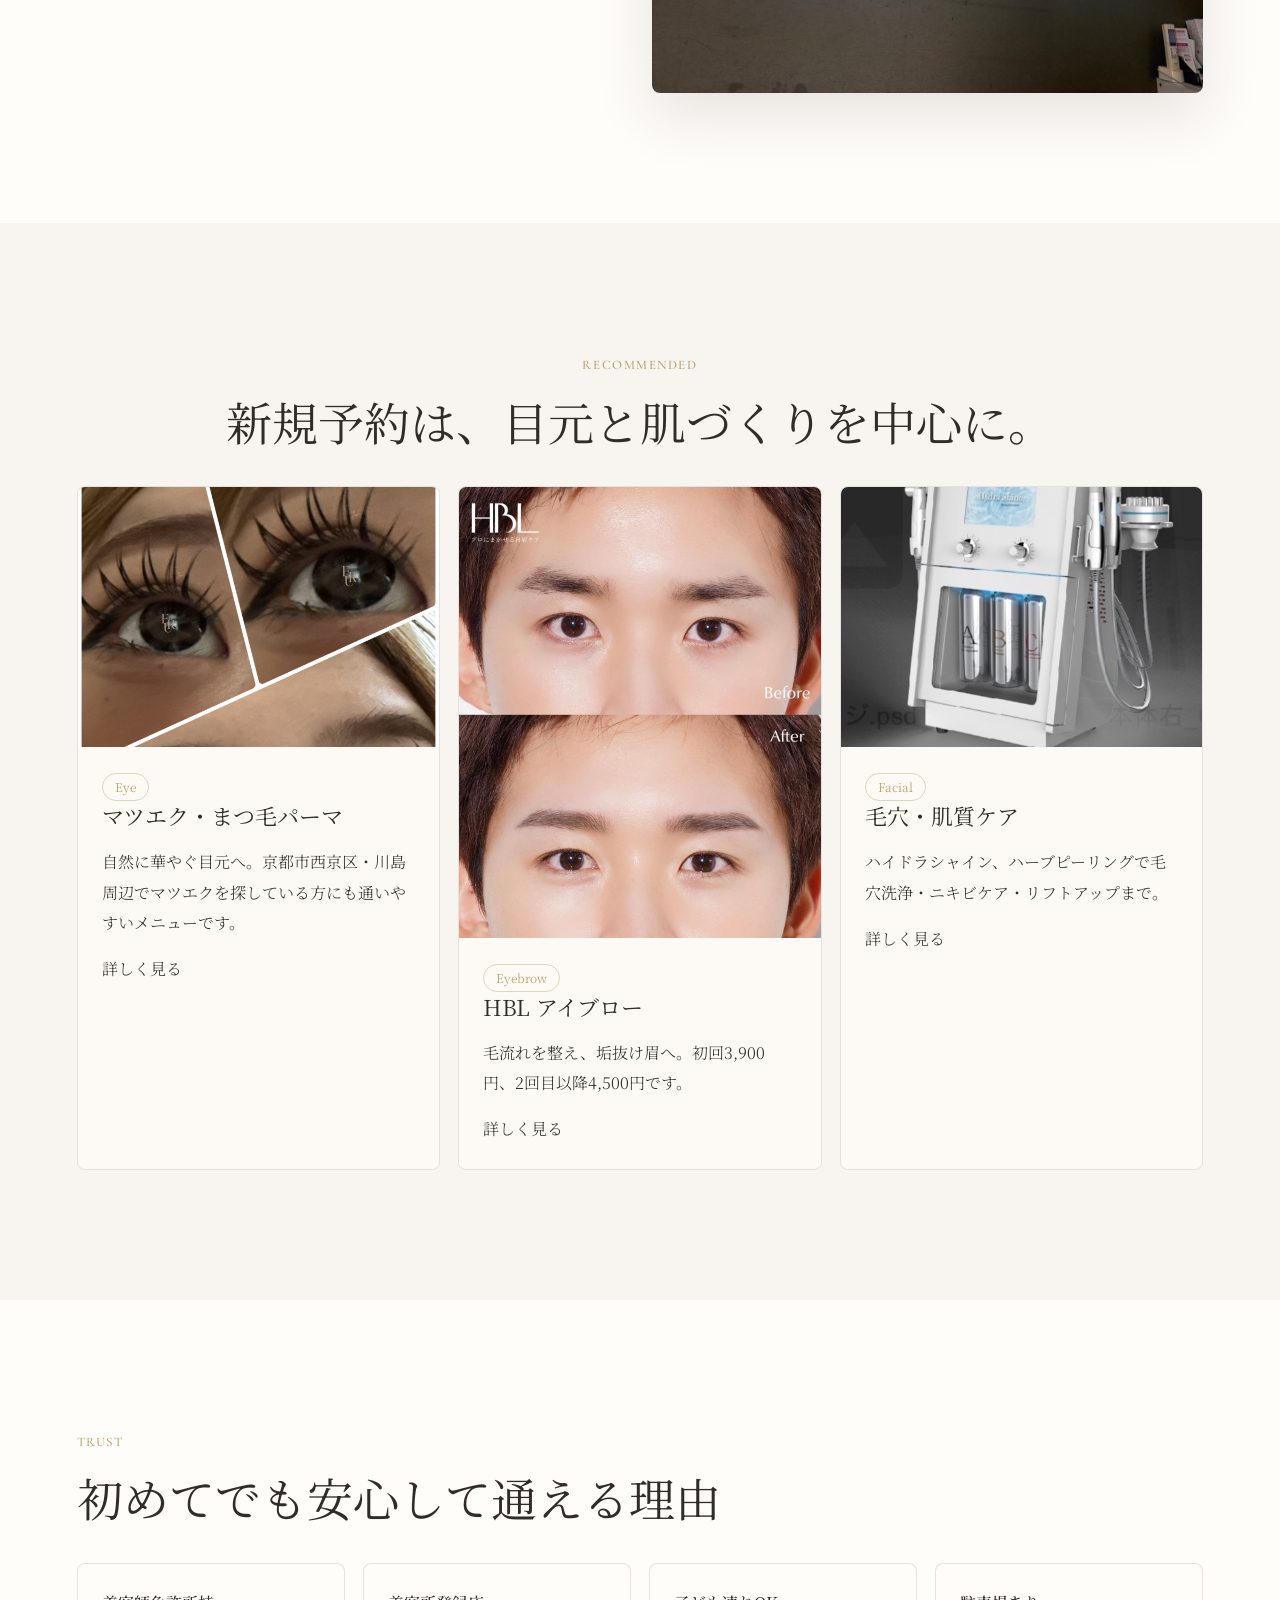
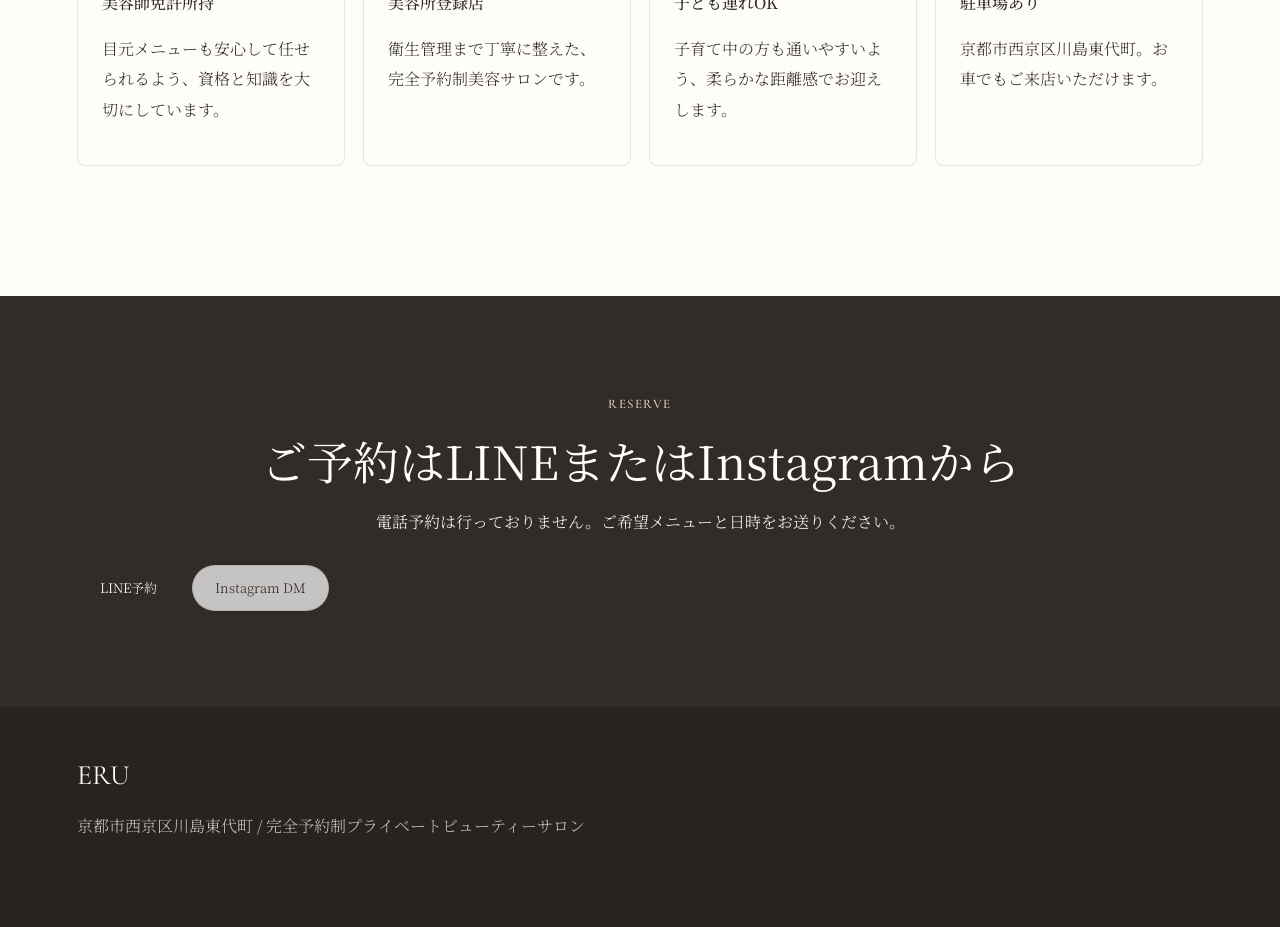
==== commit 8d2bb5c5: "Update salon address after relocation" ====
--- a/index.html
+++ b/index.html
@@ -10,9 +10,9 @@
     <link rel="icon" type="image/svg+xml" href="/favicon.svg" />
     <link rel="icon" type="image/png" sizes="32x32" href="/assets/icons/favicon-32.png" />
     <link rel="manifest" href="/site.webmanifest" />
-    <title>京都市西京区大枝のプライベートビューティーサロン ERU｜マツエク・アイブロー・フェイシャル</title>
-    <meta name="description" content="京都市西京区大枝の完全予約制プライベートビューティーサロンERU。マツエク、まつ毛パーマ、アイブロー、フェイシャルまで通いやすい価格でご提供。美容師免許所持・美容所登録店。駐車場あり、子ども連れOK。" />
-    <meta property="og:title" content="ERU｜京都市西京区大枝のプライベートビューティーサロン" />
+    <title>京都市西京区川島東代町のプライベートビューティーサロン ERU｜マツエク・アイブロー・フェイシャル</title>
+    <meta name="description" content="京都市西京区川島東代町の完全予約制プライベートビューティーサロンERU。マツエク、まつ毛パーマ、アイブロー、フェイシャルまで通いやすい価格でご提供。美容師免許所持・美容所登録店。駐車場あり、子ども連れOK。" />
+    <meta property="og:title" content="ERU｜京都市西京区川島東代町のプライベートビューティーサロン" />
     <meta property="og:description" content="私らしい美しさを、いつもの場所で。マツエク・アイブロー・フェイシャルの新規予約受付中。" />
     <meta property="og:type" content="website" />
     <link rel="preconnect" href="https://fonts.googleapis.com" />
@@ -33,10 +33,10 @@
       <section class="hero">
         <div class="hero-media home"></div>
         <div class="hero-content">
-          <p class="eyebrow">Private Beauty Salon in Oe, Kyoto</p>
+          <p class="eyebrow">Private Beauty Salon in Kawashima, Kyoto</p>
           <h1>ERU</h1>
           <p class="hero-copy">私らしい美しさを、いつもの場所で。</p>
-          <p class="hero-text">京都市西京区大枝の完全予約制プライベートビューティーサロン。マツエク・アイブロー・フェイシャルまで、通いやすく、心地よく整う場所。</p>
+          <p class="hero-text">京都市西京区川島東代町の完全予約制プライベートビューティーサロン。マツエク・アイブロー・フェイシャルまで、通いやすく、心地よく整う場所。</p>
           <div class="hero-actions"><a class="button primary" href="https://lin.ee/IRVLOEX" target="_blank" rel="noreferrer">LINEで予約</a><a class="button secondary" href="https://www.instagram.com/eye.nail.beauty.elu?igsh=dmViY294dzFra2ww&utm_source=qr" target="_blank" rel="noreferrer">Instagram</a></div>
         </div>
       </section>
@@ -44,8 +44,8 @@
         <div class="two-col">
           <div>
             <p class="eyebrow">Concept</p>
-            <h2>京都の大枝にある、静かな隠れ家サロン。</h2>
-            <p>ERUは、ネイル、マツエク、まつ毛パーマ、アイブロー、フェイシャルまでひとつの場所で整えられるプライベートサロンです。自宅サロンの親しみやすさはそのままに、上品で落ち着いた空気感を大切にしています。</p>
+            <h2>京都・川島東代町にある、静かなマンションサロン。</h2>
+            <p>ERUは、ネイル、マツエク、まつ毛パーマ、アイブロー、フェイシャルまでひとつの場所で整えられるプライベートサロンです。マンションサロンならではの親しみやすさと、上品で落ち着いた空気感を大切にしています。</p>
             <p>美容師免許所持・美容所登録店として、技術と衛生面にも丁寧に向き合います。初めての方も、毎月通う方も、気軽に相談できる美容時間を。</p>
             <div class="action-row"><a class="button primary" href="about.html">ERUについて</a><a class="button secondary" href="menu.html">料金を見る</a></div>
           </div>
@@ -55,7 +55,7 @@
       <section class="section alt">
         <div class="section-heading center"><p class="eyebrow">Recommended</p><h2>新規予約は、目元と肌づくりを中心に。</h2></div>
         <div class="menu-grid">
-          <article class="menu-card"><img class="focus-top" src="assets/photos/eru-eye-lashes.jpg" alt="ERUのマツエク仕上がり" /><div><span class="tag">Eye</span><h3>マツエク・まつ毛パーマ</h3><p>自然に華やぐ目元へ。桂川・大枝周辺でマツエクを探している方にも通いやすいメニューです。</p><a href="eye.html">詳しく見る</a></div></article>
+          <article class="menu-card"><img class="focus-top" src="assets/photos/eru-eye-lashes.jpg" alt="ERUのマツエク仕上がり" /><div><span class="tag">Eye</span><h3>マツエク・まつ毛パーマ</h3><p>自然に華やぐ目元へ。京都市西京区・川島周辺でマツエクを探している方にも通いやすいメニューです。</p><a href="eye.html">詳しく見る</a></div></article>
           <article class="menu-card"><img class="show-full" src="assets/photos/eru-hbl-before-after.jpg" alt="HBLアイブローのビフォーアフター" /><div><span class="tag">Eyebrow</span><h3>HBL アイブロー</h3><p>毛流れを整え、垢抜け眉へ。初回3,900円、2回目以降4,500円です。</p><a href="eyebrow.html">詳しく見る</a></div></article>
           <article class="menu-card"><img src="assets/photos/eru-hydra-shine-machine.jpg" alt="ハイドラシャイン機器" /><div><span class="tag">Facial</span><h3>毛穴・肌質ケア</h3><p>ハイドラシャイン、ハーブピーリングで毛穴洗浄・ニキビケア・リフトアップまで。</p><a href="facial.html">詳しく見る</a></div></article>
         </div>
@@ -66,7 +66,7 @@
           <div class="card"><strong>美容師免許所持</strong><p>目元メニューも安心して任せられるよう、資格と知識を大切にしています。</p></div>
           <div class="card"><strong>美容所登録店</strong><p>衛生管理まで丁寧に整えた、完全予約制美容サロンです。</p></div>
           <div class="card"><strong>子ども連れOK</strong><p>子育て中の方も通いやすいよう、柔らかな距離感でお迎えします。</p></div>
-          <div class="card"><strong>駐車場あり</strong><p>京都市西京区大枝エリア。お車でもご来店いただけます。</p></div>
+          <div class="card"><strong>駐車場あり</strong><p>京都市西京区川島東代町。お車でもご来店いただけます。</p></div>
         </div>
       </section>
       <section class="reservation-band">
@@ -74,7 +74,7 @@
         <div class="hero-actions center"><a class="button primary" href="https://lin.ee/IRVLOEX" target="_blank" rel="noreferrer">LINE予約</a><a class="button secondary" href="https://www.instagram.com/eye.nail.beauty.elu?igsh=dmViY294dzFra2ww&utm_source=qr" target="_blank" rel="noreferrer">Instagram DM</a></div>
       </section>
     </main>
-    <footer class="footer"><strong>ERU</strong><span>京都市西京区大枝 / 完全予約制プライベートビューティーサロン</span></footer>
+    <footer class="footer"><strong>ERU</strong><span>京都市西京区川島東代町 / 完全予約制プライベートビューティーサロン</span></footer>
     <div class="fixed-reserve"><a href="https://lin.ee/IRVLOEX" target="_blank" rel="noreferrer">LINE予約</a><a href="https://www.instagram.com/eye.nail.beauty.elu?igsh=dmViY294dzFra2ww&utm_source=qr" target="_blank" rel="noreferrer">Instagram</a></div>
     <script src="script.js"></script>
   </body>
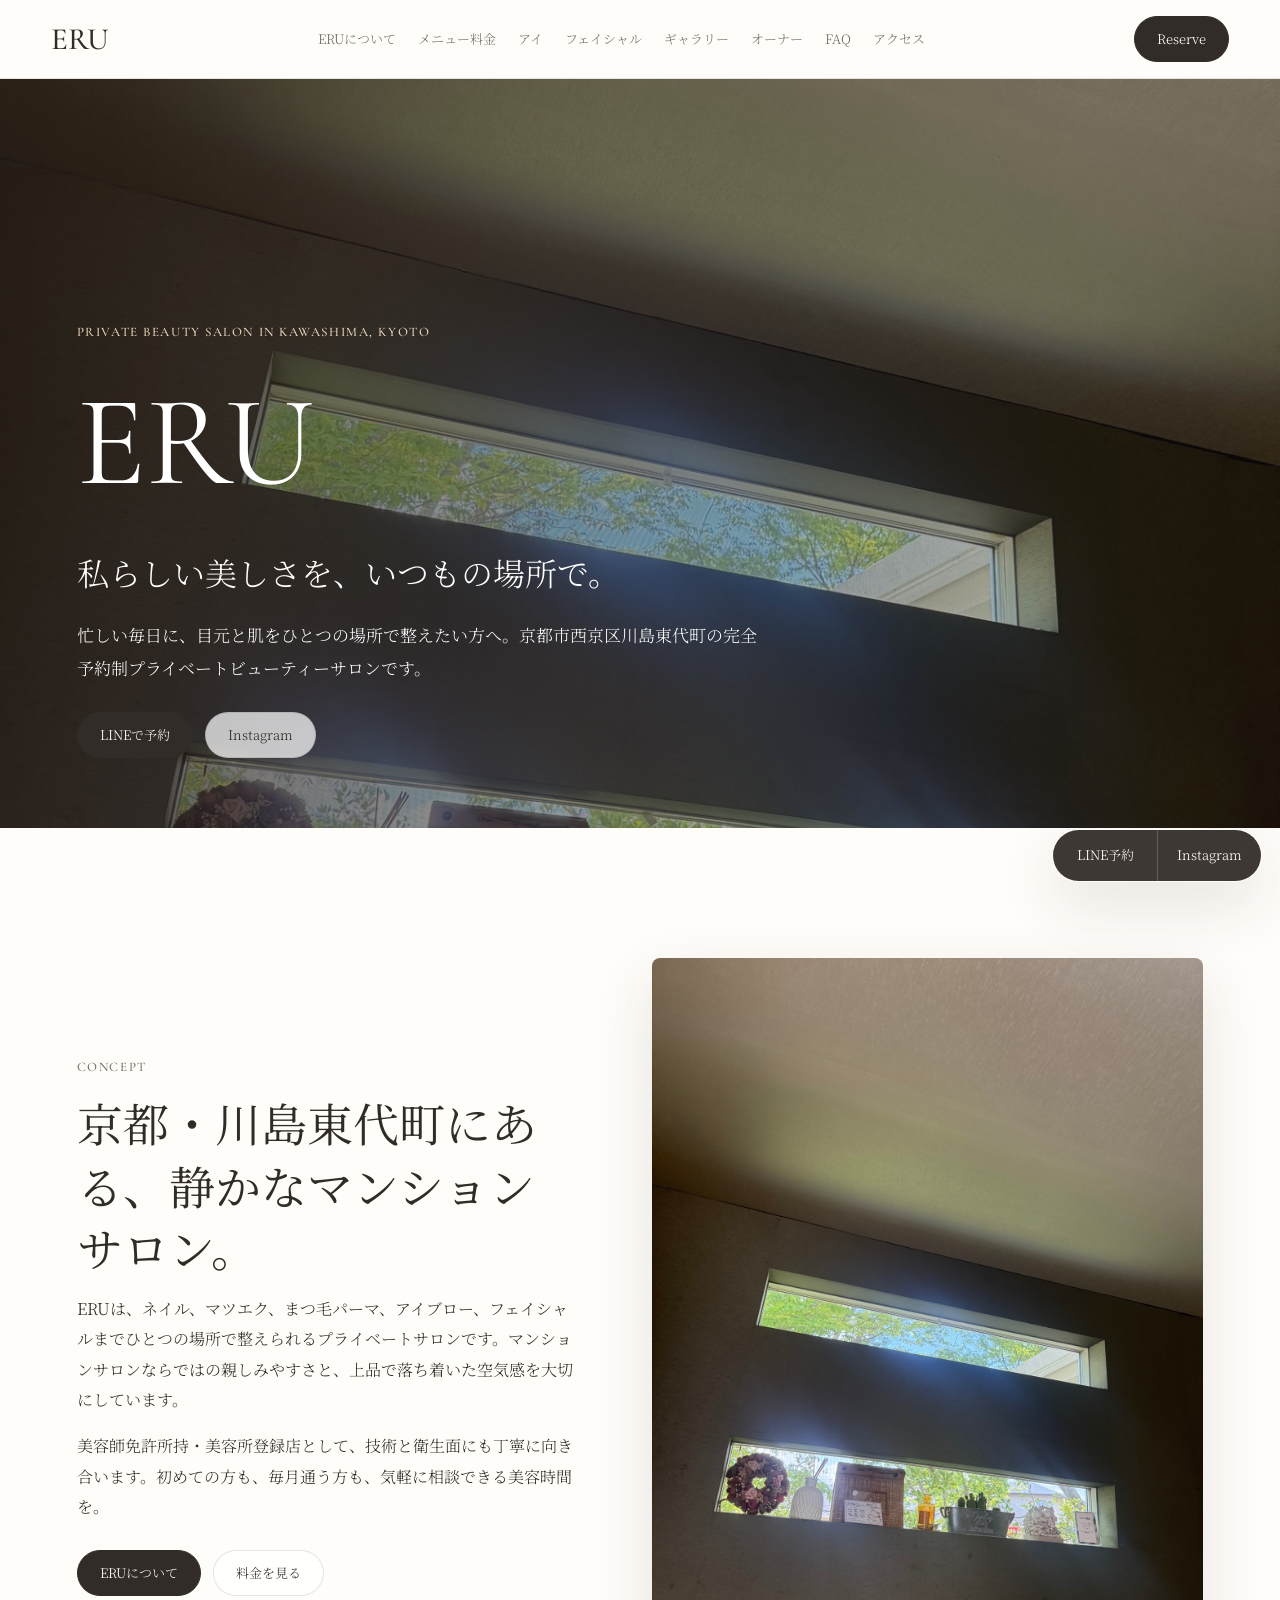
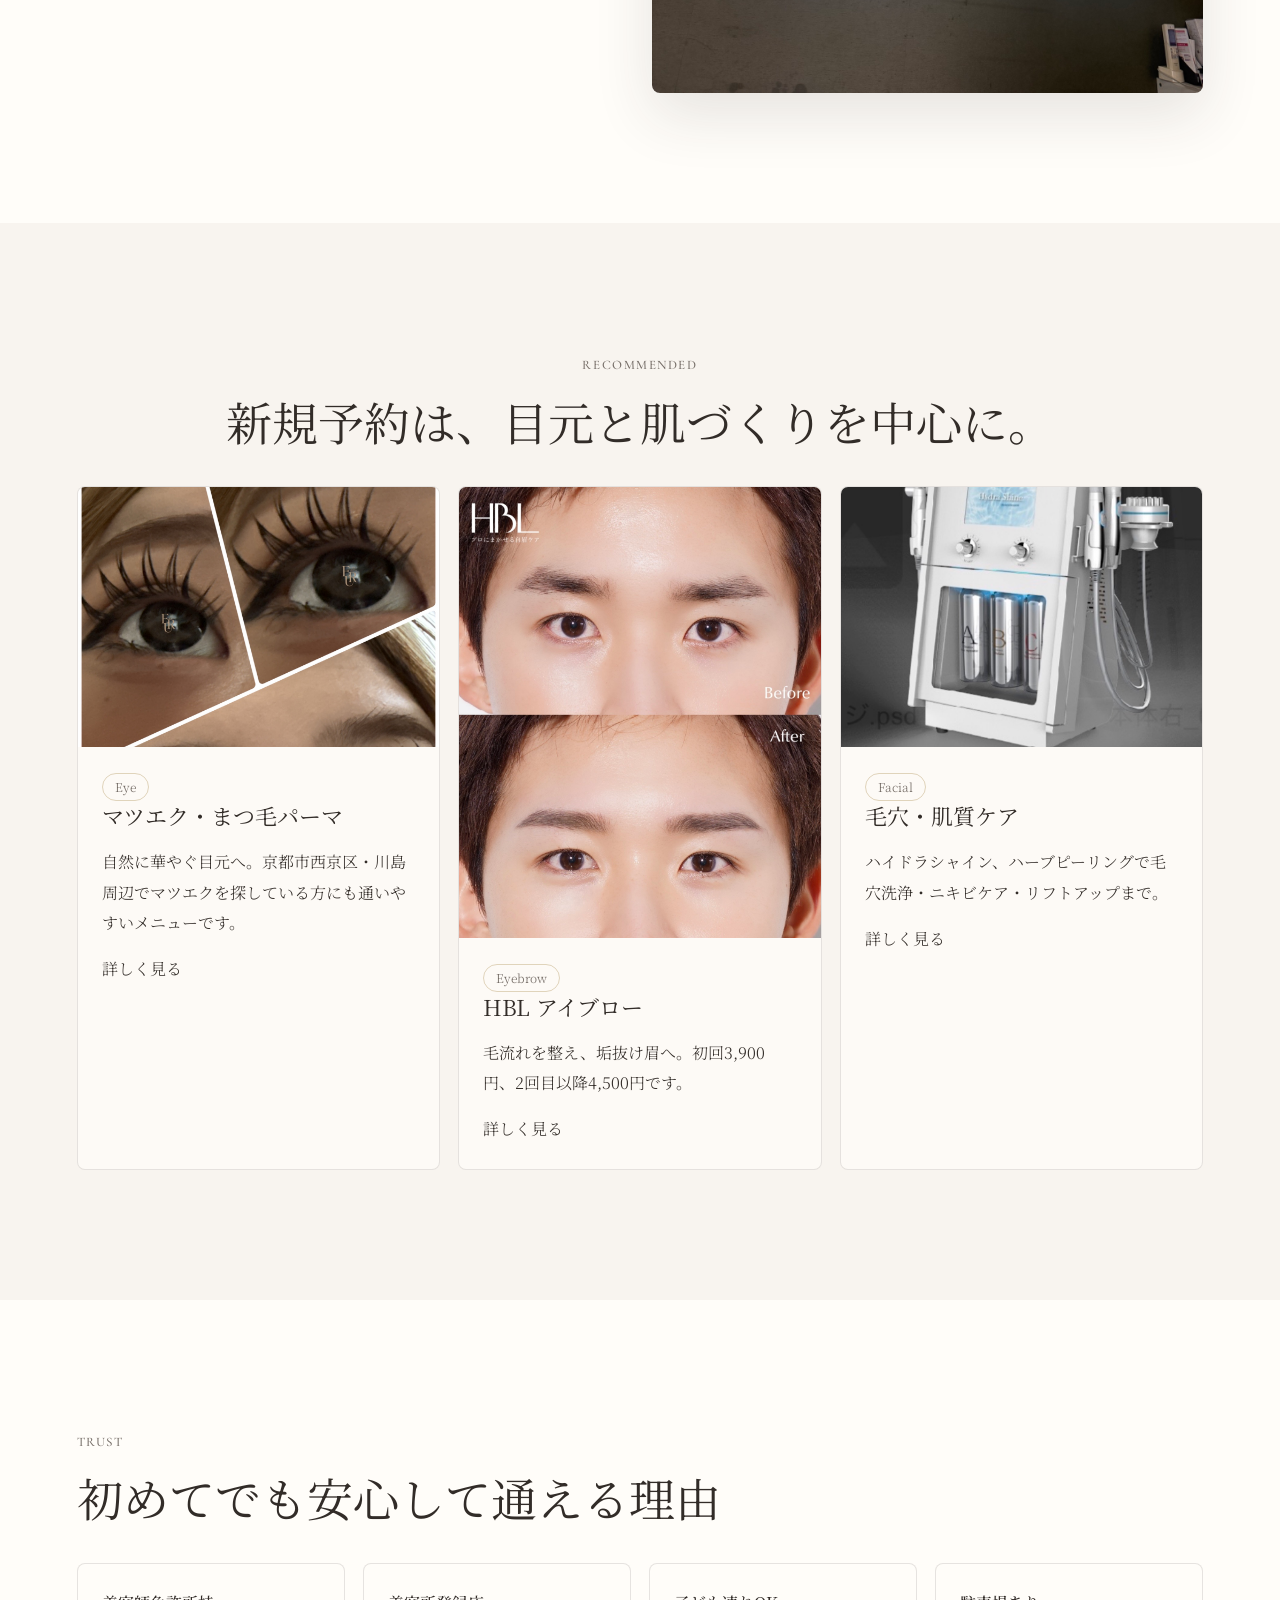
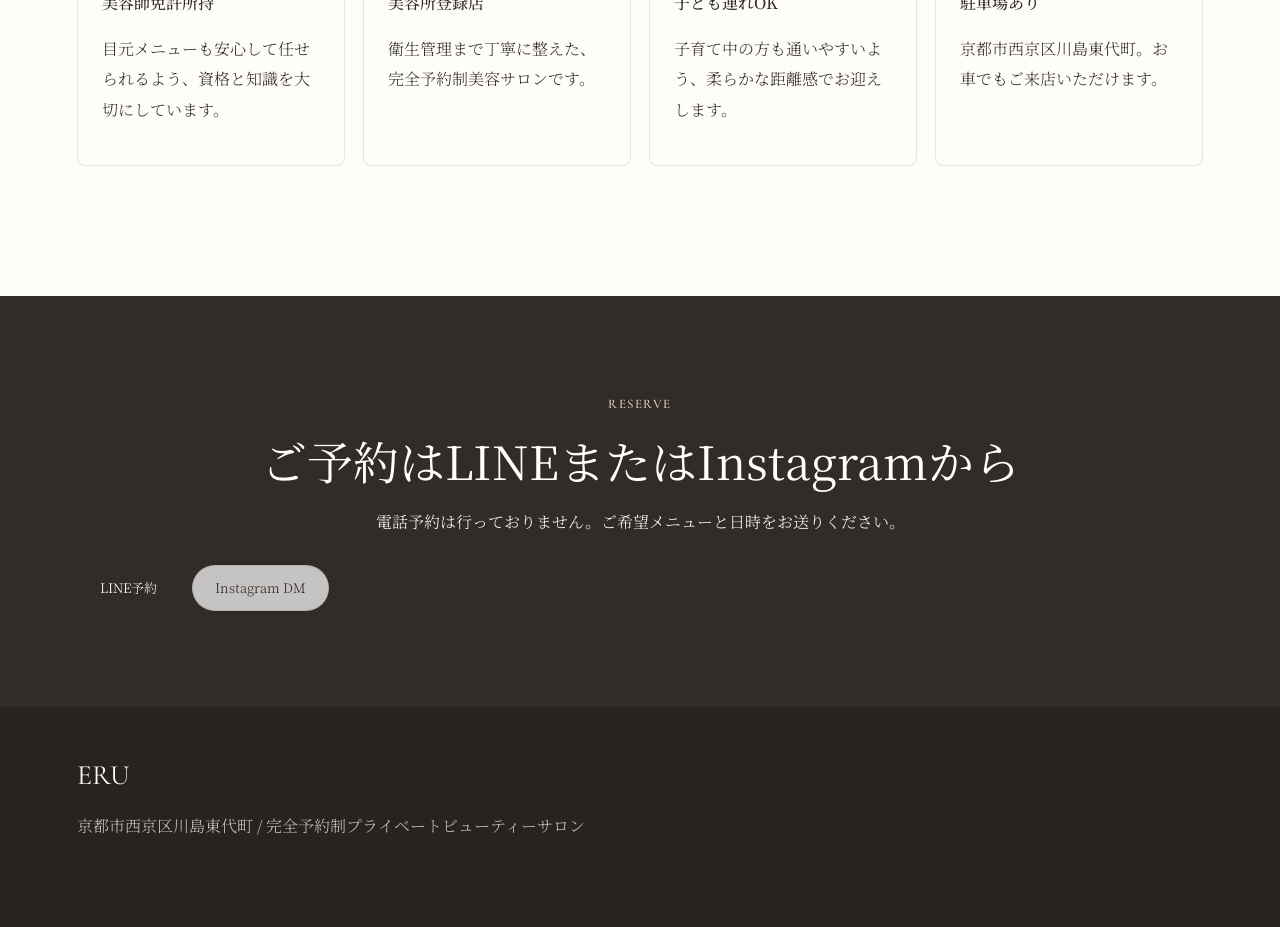
==== commit e2e8f5fb: "Apply site quality improvements" ====
--- a/index.html
+++ b/index.html
@@ -18,7 +18,7 @@
     <link rel="preconnect" href="https://fonts.googleapis.com" />
     <link rel="preconnect" href="https://fonts.gstatic.com" crossorigin />
     <link href="https://fonts.googleapis.com/css2?family=Cormorant+Garamond:wght@400;500;600&family=Noto+Serif+JP:wght@300;400;500;600&display=swap" rel="stylesheet" />
-    <link rel="stylesheet" href="styles.css?v=20260706-hbl" />
+    <link rel="stylesheet" href="styles.css?v=20261008-kintsugi" />
   </head>
   <body>
     <header class="site-header">
@@ -36,7 +36,7 @@
           <p class="eyebrow">Private Beauty Salon in Kawashima, Kyoto</p>
           <h1>ERU</h1>
           <p class="hero-copy">私らしい美しさを、いつもの場所で。</p>
-          <p class="hero-text">京都市西京区川島東代町の完全予約制プライベートビューティーサロン。マツエク・アイブロー・フェイシャルまで、通いやすく、心地よく整う場所。</p>
+          <p class="hero-text">忙しい毎日に、目元と肌をひとつの場所で整えたい方へ。京都市西京区川島東代町の完全予約制プライベートビューティーサロンです。</p>
           <div class="hero-actions"><a class="button primary" href="https://lin.ee/IRVLOEX" target="_blank" rel="noreferrer">LINEで予約</a><a class="button secondary" href="https://www.instagram.com/eye.nail.beauty.elu?igsh=dmViY294dzFra2ww&utm_source=qr" target="_blank" rel="noreferrer">Instagram</a></div>
         </div>
       </section>
--- a/styles.css
+++ b/styles.css
@@ -50,14 +50,13 @@
   justify-content: space-between;
   gap: 18px;
   padding: 16px clamp(18px, 4vw, 54px);
-  background: rgba(255, 253, 249, 0.84);
-  border-bottom: 1px solid rgba(255, 255, 255, 0.2);
-  backdrop-filter: blur(18px);
+  background: var(--ivory);
+  border-bottom: 1px solid var(--line);
   transition: box-shadow 0.3s ease, background 0.3s ease;
 }
 
 .site-header.is-scrolled {
-  background: rgba(255, 253, 249, 0.96);
+  background: var(--ivory);
   box-shadow: 0 12px 30px rgba(50, 44, 40, 0.08);
 }
 
@@ -168,10 +167,12 @@
 
 .hero {
   position: relative;
+  isolation: isolate;
   display: grid;
   min-height: 92svh;
   place-items: end start;
   padding: 120px clamp(22px, 6vw, 78px) 70px;
+  background: var(--ink);
   color: #fff;
 }
 
@@ -225,6 +226,11 @@
   color: #ead9bd;
 }
 
+.section .eyebrow,
+.section-band .eyebrow {
+  color: var(--muted);
+}
+
 h1,
 h2,
 h3 {
@@ -325,6 +331,13 @@
 
 .image-frame img.focus-bottom {
   object-position: center 70%;
+}
+
+.image-frame img.show-full {
+  height: auto;
+  min-height: 0;
+  object-fit: contain;
+  background: #fffaf7;
 }
 
 .card-grid,
@@ -447,7 +460,7 @@
   padding: 0 12px;
   border: 1px solid rgba(184, 157, 106, 0.42);
   border-radius: 999px;
-  color: var(--gold);
+  color: var(--muted);
   font-size: 12px;
 }
 
@@ -480,7 +493,7 @@
 }
 
 th {
-  color: var(--gold);
+  color: var(--muted);
   font-weight: 500;
 }
 
@@ -555,7 +568,7 @@
   padding: 13px 16px;
   background: rgba(50, 44, 40, 0.94);
   color: #fff;
-  font-size: 12px;
+  font-size: 13px;
   text-align: center;
 }
 
@@ -587,6 +600,19 @@
 .reveal.is-visible {
   opacity: 1;
   transform: translateY(0);
+}
+
+@media (prefers-reduced-motion: reduce) {
+  html {
+    scroll-behavior: auto;
+  }
+
+  .reveal,
+  .reveal.is-visible {
+    opacity: 1;
+    transform: none;
+    transition: none;
+  }
 }
 
 @media (max-width: 980px) {
